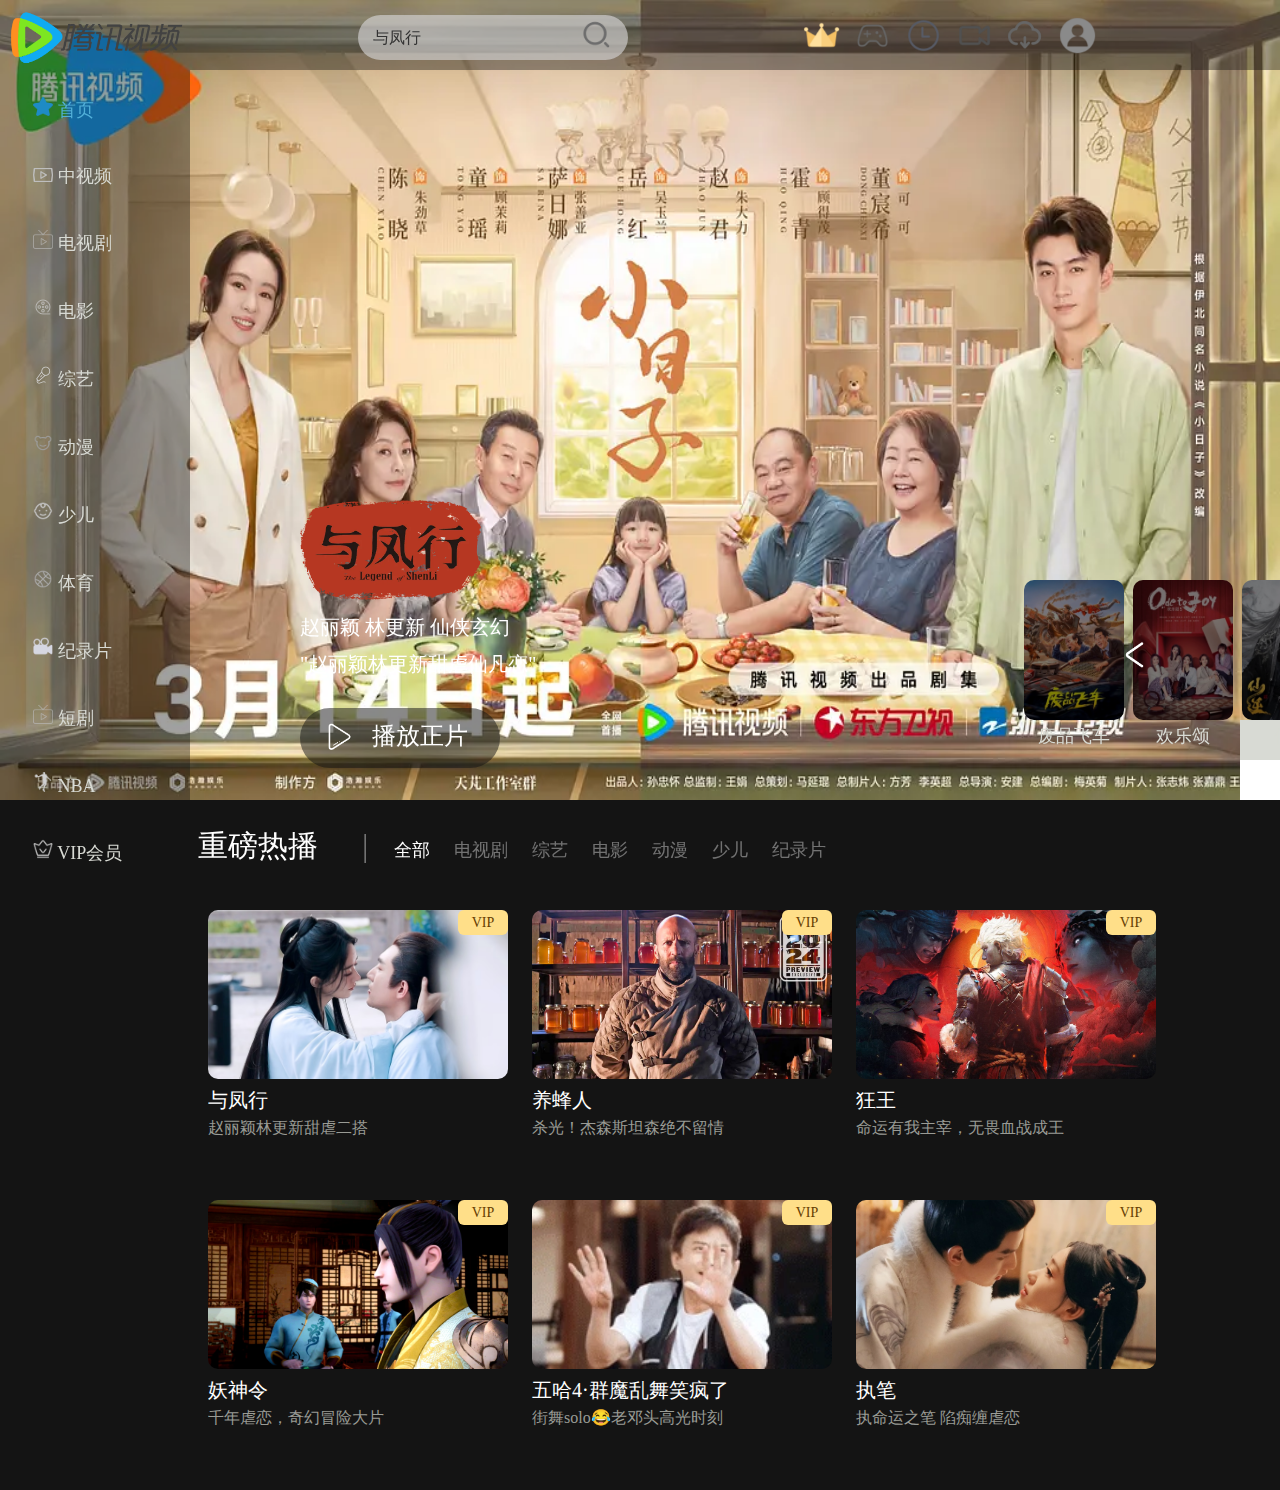
==== index.html @ 3d711442 "4.5 18:00" ====
<!DOCTYPE html>
<html lang="en">
<head>
    <meta charset="UTF-8">
    <meta name="viewport" content="width=device-width, initial-scale=1.0">
    <title>第一轮考核任务</title>
    <style>
        * {
            border: 0;
            padding: 0;
        }
    </style>
    <script src="javascript/funtional.js"></script>
    <link rel="stylesheet" href="css/style.css">
</head>
<body>
    <!-- 快速导航图标 -->      
                <div class="bgi">
                    <a href="yufengxing.html">   
                        <video src="video/yufengxing.mp4" 
                        autoplay="true"
                         muted="true" 
                         loop="true"
                          poster="image/bgi.png" 
                          playsinline="true" 
                          disablepictureinpicture="ture" 
                          id="index-video"
                          ></video>
                    </a>
                    <div class="video-tab">
                        <span class="video-icon">
                            <img src="image/yufengxing-icon.png" alt="." height="100px">
                            <div class="video-text">
                                赵丽颖 林更新 仙侠玄幻
                            </div>
                            <div class="video-text">
                                "赵丽颖林更新甜虐仙凡恋"
                            </div>
                            <a href="#">
                                <div class="video-click-btn">
                                    播放正片
                                </div>
                            </a>
                        </span>
                
                         <div class="img-banner-container">
                            <div class="img-box" id="img-feipingfeiche">
                                <a href="other.html" target="_blank"  class="poster">
                                    <img src="image/feipingfeiche-hover.png" alt="." style="width: 100px; border-radius: 10px;">
                                    <div class="img-text">废品飞车</div>
                                </a>
                            </div>     
                            <div class="img-box" id="img-huanlesong">
                                    <a href="other.html" target="_blank"  class="poster" >
                                        <img src="image/huanlesong-hover.png" alt="." style="width: 100px; border-radius: 10px;" >
                                    <div class="img-text">欢乐颂</div>
                                </a>
                            </div> 
                            <div class="img-box" id="img-xianni">
                                    <a href="other.html" target="_blank"  class="poster">
                                        <img src="image/xianni-hover.png" alt="." style="width: 100px; border-radius: 10px;">
                                    <div class="img-text">仙逆</div>
                                </a>
                            </div>
                            <div class="img-box" id="img-xiaorizi">
                                    <a href="other.html" target="_blank"  class="poster">
                                        <img src="image/xiaorizi-hover.png" alt="." style="width: 100px; border-radius: 10px;">
                                    <div class="img-text">小日子</div>
                                </a>
                            </div>
                            <div class="img-box" id="img-yufengxing">
                                    <a href="yufengxing.html" target="_blank"  class="poster">
                                        <img src="image/yufengxing-hover.png" alt="." style="width: 100px; border-radius: 10px;">
                                    <div class="img-text">与风行</div>
                                </a>
                            </div>   
                         </div>
                         <div class="banner-buttom" id="banner-left"><img src="icon/left-white.png" alt="1" ></div>
                         <div class="banner-buttom" id="banner-right"><img src="icon/right-white.png" alt="1" ></div>
                    </div>
                </div>

        <div class="index-content">
            <div class="first-line">
                <span class="content-head-text">重磅热播
                </span>
                <span class="content-text">
                    |
                </span>
                <span class="content-tab">
                        <a href="#" class="content-text" style="color: rgb(255,255,255)">全部     
                       </a>
                </span>
                <span class="content-tab">
                
                   <a href="#" class="content-text">电视剧
                </a>
            </span>
            <span class="content-tab">
               <a href="#" class="content-text">综艺
                </a>
            </span>
             <span class="content-tab">
                <a href="#" class="content-text">电影
                </a>
            </span>
            <span class="content-tab">
                 <a href="#" class="content-text">动漫
                </a>
            </span>
            <span class="content-tab">
                <a href="#" class="content-text">少儿
                </a>
            </span>
             <span class="content-tab">
                <a href="#" class="content-text">纪录片
                </a>
            </span>  
            </div>
            <div class="fir-image">
                <span class="popular">
                    <a href="yufengxing.html">
                    <img src="image/1-1.jpeg" alt="" class="popular-poster">
                    <div class="poster-name">与凤行</div>
                    <div class="poster-description">赵丽颖林更新甜虐二搭</div>
                    </a>
                    <div class="corner-vip-icon">VIP</div>
                    <a href="#">
                        <div class="sub-btn">
                            <img src="icon/column.png" alt="subscribe-buttom" id="subscribe-img"> 
                            <span class="sub-text">
                                追
                            </span>
                        </div>
                    </a>
                </span>
            <span class="popular">
                <a href="other.html" target="_blank">
                    <img src="image/1-2.jpeg" alt="" class="popular-poster">
                    <div class="poster-name">养蜂人</div>
                    <div class="poster-description">杀光！杰森斯坦森绝不留情</div>
                </a>
                <div class="corner-vip-icon">VIP</div>
                    <a href="#">
                        <div class="sub-btn">
                            <img src="icon/column.png" alt="subscribe-buttom" id="subscribe-img"> 
                            <span class="sub-text">
                                追
                            </span>
                        </div>
                    </a>
            </span>
            <span class="popular">
                <a href="other.html" target="_blank">
                    <img src="image/1-3.jpeg" alt="" class="popular-poster">
                    <div class="poster-name">狂王</div>
                    <div class="poster-description">命运有我主宰，无畏血战成王</div>
                </a>
                <div class="corner-vip-icon">VIP</div>
                    <a href="#">
                        <div class="sub-btn">
                            <img src="icon/column.png" alt="subscribe-buttom" id="subscribe-img"> 
                            <span class="sub-text">
                                追
                            </span>
                        </div>
                    </a>
            </span>
            <span class="popular">
                <a href="other.html" target="_blank">
                    <img src="image/1-4.jpeg" alt="" class="popular-poster">
                    <div class="poster-name">谜案寻凶</div>
                    <div class="poster-description">谜案丛生，揭面追凶</div>
                </a>
                <div class="corner-vip-icon">VIP</div>
                    <a href="#">
                        <div class="sub-btn">
                            <img src="icon/column.png" alt="subscribe-buttom" id="subscribe-img"> 
                            <span class="sub-text">
                                追
                            </span>
                        </div>
                    </a>
            </span>
            <span class="popular">
                <a href="other.html" target="_blank">
                    <img src="image/1-5.jpeg" alt="" class="popular-poster">
                    <div class="poster-name">倾爱</div>
                    <div class="poster-description">黑莲花嫁豪门开启禁忌之恋</div>
                </a>
                <div class="corner-vip-icon">VIP</div>
                    <a href="#">
                        <div class="sub-btn">
                            <img src="icon/column.png" alt="subscribe-buttom" id="subscribe-img"> 
                            <span class="sub-text">
                                追
                            </span>
                        </div>
                    </a>
            </span>
            <span class="popular">
                <a href="other.html" target="_blank">
                    <img src="image/1-6.jpeg" alt="" class="popular-poster">
                    <div class="poster-name">追缉</div>
                    <div class="poster-description">张浚源阮经天上演猫鼠游戏</div>
                </a>
                <div class="corner-vip-icon">VIP</div>
                    <a href="#">
                        <div class="sub-btn">
                            <img src="icon/column.png" alt="subscribe-buttom" id="subscribe-img"> 
                            <span class="sub-text">
                                追
                            </span>
                        </div>
                    </a>
            </span>
        </div>
    
            <div class="sec-image">
                <span class="popular">
                <a href="other.html" target="_blank">
                    <img src="image/2-1.jpeg" alt="" class="popular-poster">
                    <div class="poster-name">妖神令</div>
                    <div class="poster-description">千年虐恋，奇幻冒险大片</div>
                </a>
                <div class="corner-vip-icon">VIP</div>
                    <a href="#">
                        <div class="sub-btn">
                            <img src="icon/column.png" alt="subscribe-buttom" id="subscribe-img"> 
                            <span class="sub-text">
                                追
                            </span>
                        </div>
                    </a>
            </span>
          <span class="popular">
                <a href="other.html" target="_blank">
                    <img src="image/2-2.jpeg" alt="" class="popular-poster">
                    <div class="poster-name">五哈4·群魔乱舞笑疯了</div>
                    <div class="poster-description">街舞solo😂老邓头高光时刻</div>
                </a>
                <div class="corner-vip-icon">VIP</div>
                    <a href="#">
                        <div class="sub-btn">
                            <img src="icon/column.png" alt="subscribe-buttom" id="subscribe-img">
                            <span class="sub-text">
                                追
                            </span>
                        </div>
                    </a>
            </span>
                <span class="popular">
                <a href="other.html" target="_blank">
                    <img src="image/2-3.jpeg" alt="" class="popular-poster">
                    <div class="poster-name">执笔</div>
                    <div class="poster-description">执命运之笔 陷痴缠虐恋</div>
                </a>
                <div class="corner-vip-icon">VIP</div>
                    <a href="#">
                        <div class="sub-btn">
                            <img src="icon/column.png" alt="subscribe-buttom" id="subscribe-img"> 
                            <span class="sub-text">
                                追
                            </span>
                        </div>
                    </a>
            </span>
                <span class="popular">
                <a href="other.html" target="_blank">
                    <img src="image/2-4.jpeg" alt="" class="popular-poster">
                    <div class="poster-name">谢谢你温暖我</div>
                    <div class="poster-description">林一李兰迪相爱救赎</div>
                </a>
                <div class="corner-vip-icon">VIP</div>
                    <a href="#">
                        <div class="sub-btn">
                            <img src="icon/column.png" alt="subscribe-buttom" id="subscribe-img">
                            <span class="sub-text">
                                追
                            </span>
                        </div>
                    </a>
            </span>
            <span class="popular">
                <a href="other.html" target="_blank">
                    <img src="image/2-5.jpeg" alt="" class="popular-poster">
                    <div class="poster-name">半熟恋人 第3季</div>
                    <div class="poster-description">轻熟男女奔赴海岛寻爱</div>
                </a>
                <div class="corner-vip-icon">VIP</div>
                    <a href="#">
                        <div class="sub-btn">
                            <img src="icon/column.png" alt="subscribe-buttom" id="subscribe-img"> 
                            <span class="sub-text">
                                追
                            </span>
                        </div>
                    </a>
            </span>
            <span class="popular">
                <a href="other.html" target="_blank">
                    <img src="image/2-6.jpeg" alt="" class="popular-poster">
                    <div class="poster-name">川流</div>
                    <div class="poster-description">血性青年抗战传奇</div>
                </a>
                <div class="corner-vip-icon">VIP</div>
                    <a href="#">
                        <div class="sub-btn">
                            <img src="icon/column.png" alt="subscribe-buttom" id="subscribe-img"> 
                            <span class="sub-text">
                                追
                            </span>
                        </div>
                    </a>
            </span>
        </div> 
        
        <div class="side-block"></div>


    <div class="top-block"></div>
            
     </div>
         </div>
               
             
     <ul class="sidenav" style="list-style-type: none; padding-top: 0px; padding-left: 25px;" align=left>
        <li>
        <a href="index.html" class="sidenav-text">     
                <div style="color:#51afd8"> <img src="icon/home.png" alt="" class="left-icon"> 首页 
                </div>
        </a>
               
        </li>
        <li>
            <a href="index.html" class="sidenav-text">
                <div>
                    <img src="icon/chinesevideo.png" alt="" class="left-icon"> 中视频
                </div>
            </a>
        </li>
        <li>
            <a href="index.html" class="sidenav-text">
                <div>
                    <img src="icon/shortmovie-icon.png" alt="" class="left-icon"> 电视剧
                </div>
            </a>
        </li>
        <li>
            <a href="index.html" class="sidenav-text">
                <div>
                    <img src="icon/movie.png" alt="" class="left-icon"> 电影
                </div>
            </a>   
        </li>
        <li>
            <a href="index.html" class="sidenav-text">
                <div>
                    <img src="icon/zongyi.png" alt="" class="left-icon"> 综艺
                </div>
            </a>   
            
        </li>
        <li>
            <a href="index.html" class="sidenav-text">
                <div>
                    <img src="icon/animation.png" alt="" class="left-icon"> 动漫
                </div>
            </a>   
           
        </li>
        <li>
            <a href="index.html" class="sidenav-text">
                <div>
                    <img src="icon/children-icon.png" alt="" class="left-icon"> 少儿
                </div>
            </a>   
        </li>
        <li>
            <a href="index.html" class="sidenav-text">
                <div> 
                    <img src="icon/basketball-icon.png" alt="" class="left-icon"> 体育
                </div>
            </a>   
        </li>
        <li>
            <a href="index.html" class="sidenav-text">
                <div>
                    <img src="icon/documentary-icon.png" alt="" class="left-icon"> 纪录片
                </div>
            </a>           
        </li>
        <li>
            <a href="index.html" class="sidenav-text">
                <div>
                    <img src="icon/shortmovie-icon.png" alt="" class="left-icon"> 短剧
                </div>
            </a>   
        </li>
        <li>
            <a href="index.html" class="sidenav-text">
                <div>
                    <img src="icon/nba-icon.png" alt="" class="left-icon"> NBA
                </div>
            </a>   
        </li>
        <li>
            <a href="index.html" class="sidenav-text">
                <div>
                    <img src="icon/vip-icon.png" alt="" class="left-icon"> VIP会员
                </div>
            </a>   
        </li>

     <hr>
        <li class="sidenav-list" >腾讯视频隐私保护指引</li>
        <li class="sidenav-list" >腾讯视频用户服务协议</li>
        <li class="sidenav-list" >腾讯视频第三方信息共享清单</li>
        <li class="sidenav-list" >腾讯视频已收集个人信息清单</li>
        <li class="sidenav-list" >腾讯儿童隐私保护声明</li>
        <li class="sidenav-list" >腾讯视频系列会员服务协议</li>
    <hr>
       <li class="sidenav-list" >粤网文[2023]2882-203号 </li>
        <li class="sidenav-list" >网络视听许可证1904073号</li>
        <li class="sidenav-list" >粤公网安备 44030002000001号</li>
        <li class="sidenav-list" >增值电信业务经营许可证：粤B2-20090059</li>
        <li class="sidenav-list" >关于腾讯 |  </li>
        <li class="sidenav-list"> About Tencent 服务条款 |</li>
        <li class="sidenav-list">广告设置 | 腾讯招聘 客服中心 | 网站导航</li>
        <li class="sidenav-list" >Copyright © 1998 - 2024 Tencent. All Rights Reserved.</li>
        <li class="sidenav-list" >腾讯公司 版权所有</li>
    </ul>     
        <div class="top-nav" id="top-logo">
              <a href="index.html">
                <img src="icon/txvideo.png" alt="tecent-logo" class="logo">
            </a>  
        </div>
        <div id="vip-link">
            <a href="#" target="_blank">
                <img src="icon/vip-color-icon.png" alt="会员中心" class="quick-link">
            </a>
        </div>
        <div class="drop-list" id="vip-drop-box">
            <div id="vip-drop-content-1">扫码优惠开通会员</div>
            <div id="vip-drop-content-2"></div>
            <div id="vip-drop-content-3">开通VIP会员<img src="image/qrcode.png" alt="2" id="vip-qrcode"></div>
            <div id="vip-drop-content-4">
                <img src="image/vip-1080p.png" alt="1" class="vip-pvg">
                1080P
            </div>
            <div id="vip-drop-content-4">
                <img src="image/vip-first.png" alt="1" class="vip-pvg">
                内容抢先看
            </div>        
            <div id="vip-drop-content-4">
                <img src="image/vip-view.png" alt="1" class="vip-pvg">  
                臻彩视听            
            </div>
            <div id="vip-drop-content-4">
                <img src="image/vip-privlige.png" alt="1" class="vip-pvg">
                缓存特权
            </div>
            <a href="#">
                <div id="vip-drop-content-5">立即开通</div>
            </a>
            
        </div>

        <div id="game-link">
            <a href="#" target="_blank">
                <img src="icon/game-icon.png" alt="游戏" class="quick-link">
            </a>
        </div>
        <div class="drop-list" id="game-drop-box">
            <div class="drop-line" id="game-drop-content"></div>
            <div class="drop-line" id="game-drop-content"></div>
        </div>
        <div id="create-link">
            <a href="#" target="_blank">
                <img src="icon/working-icon.png" alt="创作中心" class="quick-link">
            </a>
        </div>
        <div  id="download-link">
            <a href="#" target="_blank">
                <img src="icon/download-icon2.png" alt="下载" class="quick-link">
            </a>
        </div>
        <div  id="history-link">
            <a href="#" target="_blank">
                <img src="icon/history-icon.png" alt="观看历史" class="quick-link">
            </a>
        </div>
        <div  id="touxiang-link">
            <a href="#" target="_blank">
                <img src="icon/touxiang.png" alt="头像" class="quick-link">
            </a>
        </div>      
  
        <div class="top-block" id="input-background">
            <input type="text" placeholder="与凤行" id="index-input">
            <button type="button">
                <span>
                    <img src="icon/search-icon.png" alt="1" class="search-icon">
                </span>
            </button>
        </div>  
        
        <div class="side-funtion1"> 
            <div class="side-funtion2"></div>
        </div>
       

</body>
</html>
---- css/style.css ----
/* html {
            background-color: rgb(20,20,20);
        } */
 .side-block {
     display: block;
     position: fixed;
     left: 0;
     top: 0;
     width: 190px;
     height: 100%;
     background-color: rgb(20, 20, 20, 0.4);
 }

 .top-block {
     left: 190px;
     top: 0;
     height: 70px;
     background-color: rgb(20, 20, 20, 0.4);
 }

 #top-logo {
     top: 10px;
 }

 body {
     background-color: rgb(20, 20, 20);
     /* background-image: url(/web-site/video/yufengxing.m3u8); */
     /* background-position: center top; */
     /* background-attachment: fixed; */
     background-repeat: no-repeat;
     background-size: 1442px;
 }

 .logo {
     width: 180px;
 }

 .quick-link {
     width: 35px;
     margin: 3px 10px 3px;
 }

 .content-head-text {
     display: inline-block;
     position: relative;
     font-size: 30px;
     font-weight: 500;
     line-height: 60px;
     color: white;
     height: 60px;
     /* background-color: #ead2c7; */
 }

 span.content-text {
     display: inline-block;
     position: relative;
     width: 8px;
     height: 10px;
     color: rgb(255, 255, 255, .4);
     line-height: 2px;
     font-size: 32px;
     font-weight: 100;
     padding-left: 40px;
 }

 a.content-text {
     display: inline-block;
     position: relative;
     color: rgb(255, 255, 255, .4);
     line-height: 20px;
     height: 20px;
     font-size: 18px;
     text-decoration: none;
     margin-left: 20px;
     margin-top: 40px;
 }

 .first-line {
     height: 90px;
     position: relative;
     top: min(70.5vw, 680px);
     overflow: hidden;
     left: 200px;
     z-index: 2;
 }

 a[class*="content"]:hover {
     color: #ead2c7;
 }

 a[class*="nav"]:hover {
     color: #fff;
 }

 li[class*="nav"]:hover {
     color: #fff;
 }

 /* ul {
            list-style-type: none;
        } */
 .sidenav {
     display: block;
     top: 60px;
     width: 150px;
     /*侧边导航栏宽度 固定*/
     height: 90%;
     /*从主站模仿*/
     position: fixed;
     direction: rtl;
     overflow-y: scroll;
     /* overscroll-behavior: none; */
     scrollbar-width: thin;
     scrollbar-color: rgb(255, 255, 255, .4) transparent;
 }

 /* 模仿主站 */
 .sidenav::-webkit-scrollbar {
     background-color: #F5F5F5;
 }

 .left-icon {
     width: 20px;
     line-height: 22px;
 }

 .sidenav-text {
     direction: ltr;
     color: #d8dad4;
     font-size: 18px;
     /* align: center; */
     /* padding: 10px; */
     margin-left: 15px;
     padding: 10px;
     text-decoration: none;

 }

 .sidenav-list {
     direction: ltr;
     color: #d8dad4;
     font-size: 9px;
     line-height: 19px;
     margin-left: -12px;
     cursor: pointer;
     /* width: 100px; */
 }

 hr {
     background-color: white;
     position: relative;
     color: white;
     padding-left: 0px;
     width: 130px;
     height: 1px;
     opacity: .4;
     left: -20px;
     /* text-align: center; */
 }

 div[class*="top"] {
     display: flex;
     position: fixed;
     width: 100%;
 }

 #vip-link {
     position: fixed;
     /* width: 30px; */
     top: 15px;
     left: min(1300px, 62%);
     z-index: 2;
 }

 #game-link {
     position: fixed;
     /* width: 30px; */
     top: 15px;
     left: min(1350px, 66%);
 }

 #history-link {
     position: fixed;
     width: 30px;
     top: 15px;
     left: min(1400px, 70%);
 }

 #create-link {
     position: fixed;
     /* width: 30px; */
     top: 15px;
     left: min(1450px, 74%);
 }

 #download-link {
     position: fixed;
     /* width: 30px; */
     top: 18px;
     left: min(1500px, 78%);
 }

 #touxiang-link {
     position: fixed;
     top: 15px;
     left: min(1550px, 82%);
 }

 .img-box {
     display: inline-block;
     /* float: left; */
     position: relative;
     margin-right: 5px;
     overflow: hidden;
 }

 .img-banner-container {
     display: inline-block;
     position: relative;
     width: 450px;
     height: 170px;
     left: 80%;
     top: 530px;
     overflow: hidden;
 }

 #img-feipingfeiche:hover {
     .poster>img {
         content: url(../image/feipingfeiche.png);
     }

     .img-text {
         color: white;
     }
 }

 #img-huanlesong:hover {
     .poster>img {
         content: url(../image/huanlesong.png);
     }

     .img-text {
         color: white;
     }
 }

 #img-xianni:hover {
     .poster>img {
         content: url(../image/xianni.png);
     }

     .img-text {
         color: white;
     }
 }

 #img-yufengxing:hover {
     .poster>img {
         content: url(../image/yufengxing.png);
     }

     .img-text {
         color: white;
     }
 }

 #img-xiaorizi:hover {
     .poster>img {
         content: url(../image/xiaorizi.png);
     }

     .img-text {
         color: white;
     }
 }

 .img-text {
     font-size: 18px;
     color: #d8dad3;
     text-align: center;
     /* text-decoration: none; */
 }

 .poster {
     text-decoration: none;
 }

 /* .img-text:hover {
     color: white;
 } */

 .bgi {
    display: inline-block;
     position: absolute;
     top: 0;
     left: 0;
     width: 100%;
     height: 1000px;
 }

 #index-video {
     object-fit: fill;
     width: 100%;
     height: 1000px;
 }

 .video-icon {
     position: absolute;
     /* width: 50px; */
     top: 450px;
     left: 300px;
 }

 .video-click-btn {
     display: inline-block;
     position: relative;
     color: white;
     font-size: 24px;
     width: 200px;
     height: 60px;
     border-radius: 30px;
     line-height: 56px;
     /* margin-left: 0px; */
     text-indent: 3em;
     top: 30px;
     background-image: url(../icon/start-icon.png);
     background-position: 25px center;
     background-repeat: no-repeat;
     background-size: 30px;
     background-color: rgba(20, 20, 20, 0.5);
 }

 .video-text {
     font-size: 20px;
     color: white;
     margin-top: 10px;
 }

 .fir-image {
     /* display: inline-block; */
     width: 2000px;
     height: 290px;
     position: relative;
     top: min(74vw, 695px);
     overflow: hidden;
     left: 200px;
 }

 .sec-image {
     width: 2000px;
     height: 290px;
     position: relative;
     top: min(74vw, 695px);
     overflow: hidden;
     left: 200px;
 }

 .popular-poster {
     width: 300px;
     /* margin-right: 20px; */
     border-radius: 10px;
 }

 .popular {
     display: inline-block;
     position: relative;
     margin-right: 20px;
 }

 .popular:hover {
     /* margin-right: 20px; */
     width: 300px;
     height: 280px;
     background-color: rgb(68, 68, 68);
     border-radius: 15px;

     .popular-poster {
         border-bottom-right-radius: 0px;
         border-bottom-left-radius: 0px;
     }
     .poster-name {
        margin-left: 10px;
     }
     .poster-description {
        margin-left: 10px;
     }

     .sub-btn {
        display: inline-block;
     }
 }

 .popular>a {
     text-decoration: none;
 }

 .poster-name {
     color: white;
     font-size: 20px;
     /* margin:  10px 8px 8px; */
     /* padding: 4px; */
     line-height: 35px;
 }

 .poster-description {
     font-size: 16px;
     color: #999b95;
     /* margin: 12px; */
 }

.sub-btn {
    display: none;
    position: absolute;
    background-color: rgba(210, 208, 208, 0.663);
    width: 70px;
    height: 35px;
    font-size: 20px;
    border-radius: 35px;
    top: 182px;
    left: 215px;
    color: white;
}

.sub-text {
    /* span.sub-text 调整文字位置 */
    position: relative;
    display: inline-block;
    top: -3px;
    left: 3px;
}

#subscribe-img {
    width: 28px;
    position: relative;
    top: 3px;
    left: 8px;
    margin-right: 2px;
}

 .side-funtion1 {
     display: inline;
     position: fixed;
     right: 0;
     top: 80%;
     width: 40px;
     height: 40px;
     background-color: #d8dad4;
 }

 .side-funtion2 {
     display: inline-block;
     position: relative;
     top: 100%;
     width: 40px;
     height: 40px;
     background-color: white;
 }

 input {
     display: inline-block;
     position: relative;
     text-align: start;
     /* appearance: auto; */
     /* position: fixed; */
     margin-left: 15px;
     margin-top: 8px;
     /* top: -12px; */
     width: 200px;
     /* color: #d8dad3; */
     font-size: 16px;
     /* width: 100%; */
     height: 30px;
     background-color: rgba(210, 208, 208, 0);
     /* border-radius: 35px; */
     border-width: 0;
     outline: 0;
 }

 #index-input::placeholder {
     font-size: 16px;
     color: #333;
 }

 #index-input:focus::placeholder {
     color: rgba(210, 208, 208, 0);
 }

 #index-input {
     top: -12px;
 }

 input:hover {
     color: #d8dad3;

     button>img {
         content: url(image/game-icon.png);
     }
 }

 /* input:focus {
     initial-value: none;
     border: 0;
 } */

 #input-background {
     display: inline-block;
     left: min(800px, 28%);
     top: 15px;
     width: 270px;
     height: 45px;
     background-color: rgba(210, 208, 208, 0.663);
     /* background-image: url(image/search-icon.png); */
     border-radius: 35px;
 }

 button {
     /* display: inline-block; */
     /* position: relative; */
     width: 40px;
     /* top: -36px; */
     /* left: 220px; */
     cursor: pointer;
     background-color: transparent;
 }

 .search-icon {
     display: inline-block;
     position: relative;
     /* right: -20px; */
     width: 40px;
 }

 .drop-list {
     /* top: -1900px; */
     position: fixed;
 }

 #vip-drop-box {
     /* display: block; */
     display: none;
     left: min(1100px, 55%);
     width: 360px;
     height: 440px;
     top: 60px;
     background-color: rgb(10, 10, 10);
     border-radius: 20px;
     box-shadow: 0px 8px 16px 0px rgba(20, 20, 20, 0.5);
     /* box-shadow: #d8dad3; */
 }

 #vip-drop-content-1 {
     display: inline-block;
     position: relative;
     color: #e2b359;
     /* 大麦浪配色 */
     font-size: 16px;
     font-weight: 600;
     text-align: center;
     width: 100%;
     margin-top: 15px;
     /* display: inline-block; */
 }

 #vip-drop-content-2 {
     display: inline-block;
     position: relative;
     /* top: px; */
     margin-left: 5%;
     width: 90%;
     /* height: 10px; */
     /* color: #e2b359; */
     /* font-size: 16px; */
     /* font-weight: 600; */
     /* text-align: center; */
     border-top: 2px solid rgba(210, 208, 208, 0.2);
 }

 #vip-drop-content-3 {
     display: inline-block;
     position: relative;
     color: #e2b359;
     padding-top: 108px;
     font-size: 24px;
     font-weight: 800;
     text-indent: 44px;
     background-image: url(../image/vip-box-image.png);
     background-repeat: no-repeat;
     background-position: center 0px;
     width: 100%;
     height: 160px;
     background-size: 380px;
 }

 #vip-drop-content-4 {
     display: inline-block;
     position: relative;
     width: 60px;
     font-size: 12px;
     text-align: center;
     top: -38px;
     margin-left: 20px;
     color: #f3f389;
 }

 #vip-drop-content-5 {
     display: inline-block;
     position: relative;
     width: 90%;
     height: 40px;
     font-size: 16px;
     text-align: center;
     top: -25px;
     line-height: 40px;
     font-weight: 700;
     margin-left: 5%;
     background: linear-gradient(to right, #f3f389, #e4a93c);
     color: #91733b;
     border-radius: 20px;
 }

 .vip-pvg {
     width: 60px;
 }

 #vip-qrcode {
     width: 88px;
     position: absolute;
     left: 223px;
     top: 62px;
 }


 .vip-list {
     display: block;
     position: relative;
 }

 #vip-link:hover+#vip-drop-box {
     display: block;
 }

 #vip-drop-box:hover {
     display: block;
 }

 .banner-buttom {
     display: inline-block;
     position: relative;
     top: 450px;
     left: 1000px;
 }

 .banner-buttom>img {
     width: 30px;
     cursor: pointer;
 }

 #banner-left {
    position: relative;
    left: 52%;
 }

 #banner-right {
     left: 78%;
 }

.corner-vip-icon {
    color: rgb(102,61,0);
    background-color: rgb(255,223,137);
    position: absolute;
    display: inline-block;
    top: 0;
    right: 0;
    border-radius: 6px;
    width: 50px;
    height: 25px;
    font-size: 14px;
    text-align: center;
    line-height: 25px;
    /* z-index: ; */
}

.video-tab {
    display: inline-block;
    position: absolute;
    width: 100%;
    height: 1000px;
    top: 250px;
    left: -200px;
    z-index: 2;
}

.index-content {
    display: inline-block;
    position: absolute;
    top: 200px;
}

@media screen and (min-width: 2000px){
    .bgi {
        left: 50%;
        margin-left: -900px;
        width: 1800px;
        /* height: 980px; */
    }
    .index-content {
        left: 50%;
        margin-left: -1100px;
        top: 350px;
    }
    #input-background {
        width: 300px;
    }
    .search-icon {
        right: -30px;
    }
}

@media screen and (max-width: 2000px){
    .video-tab {
        top: 250px;
        left: 0px;
    }
    .fir-image {
        top: 850px;
    }
    .sec-image {
        top: 850px;
    }
    .first-line {
        top: 830px;
    }
}

@media screen and (max-width: 1800px){
    .video-tab {
        top: 250px;
        left: 0px;
    }
    .fir-image {
        top: 820px;
        width: 1280px;
        height: 290px;
        overflow: hidden;
        white-space: nowrap;
    }
    .sec-image {
        top: 820px;
        width: 1280px;
        height: 290px;
        overflow: hidden;
        white-space: nowrap;
    }
    .first-line {
        top: 800px;
    }
}

@media screen and (max-width: 1450px) {
    .video-tab {
        /* top: -180px; */
        left: 0px;
    }
    #index-video {
        height: 800px;
    }
}

@media screen and (max-width: 1450px) {
    .video-tab {
        top: 50px;
        left: 0px;
    }
    .fir-image {
        top: 620px;
        width: 1280px;
        height: 290px;
        overflow: hidden;
        white-space: nowrap;
    }
    .sec-image {
        top: 620px;
        width: 1280px;
        height: 290px;
        overflow: hidden;
        white-space: nowrap;
    }
    .first-line {
        top: 600px;
    }
}

@media screen and (max-width: 1300px) {
    .video-tab {
        top: 50px;
        left: 0px;
    }
    .fir-image {
        top: 620px;
        width: 950px;
        height: 290px;
        overflow: hidden;
        white-space: nowrap;
    }
    .sec-image {
        top: 620px;
        width: 950px;
        height: 290px;
        overflow: hidden;
        white-space: nowrap;
    }
    .first-line {
        top: 600px;
        margin-left: -10px;
    }
}

/* @media screen and (max-width: 1000px) {
    .video-tab {
        top: -260px;
        left: 0px;
    }
    .fir-image {
        top: 320px;
        width: 1280px;
        height: 290px;
        overflow: hidden;
        white-space: nowrap;
    }
    .sec-image {
        top: 320px;
        width: 1280px;
        height: 290px;
        overflow: hidden;
        white-space: nowrap;
    }
    .first-line {
        top: 300px;
    }
} */
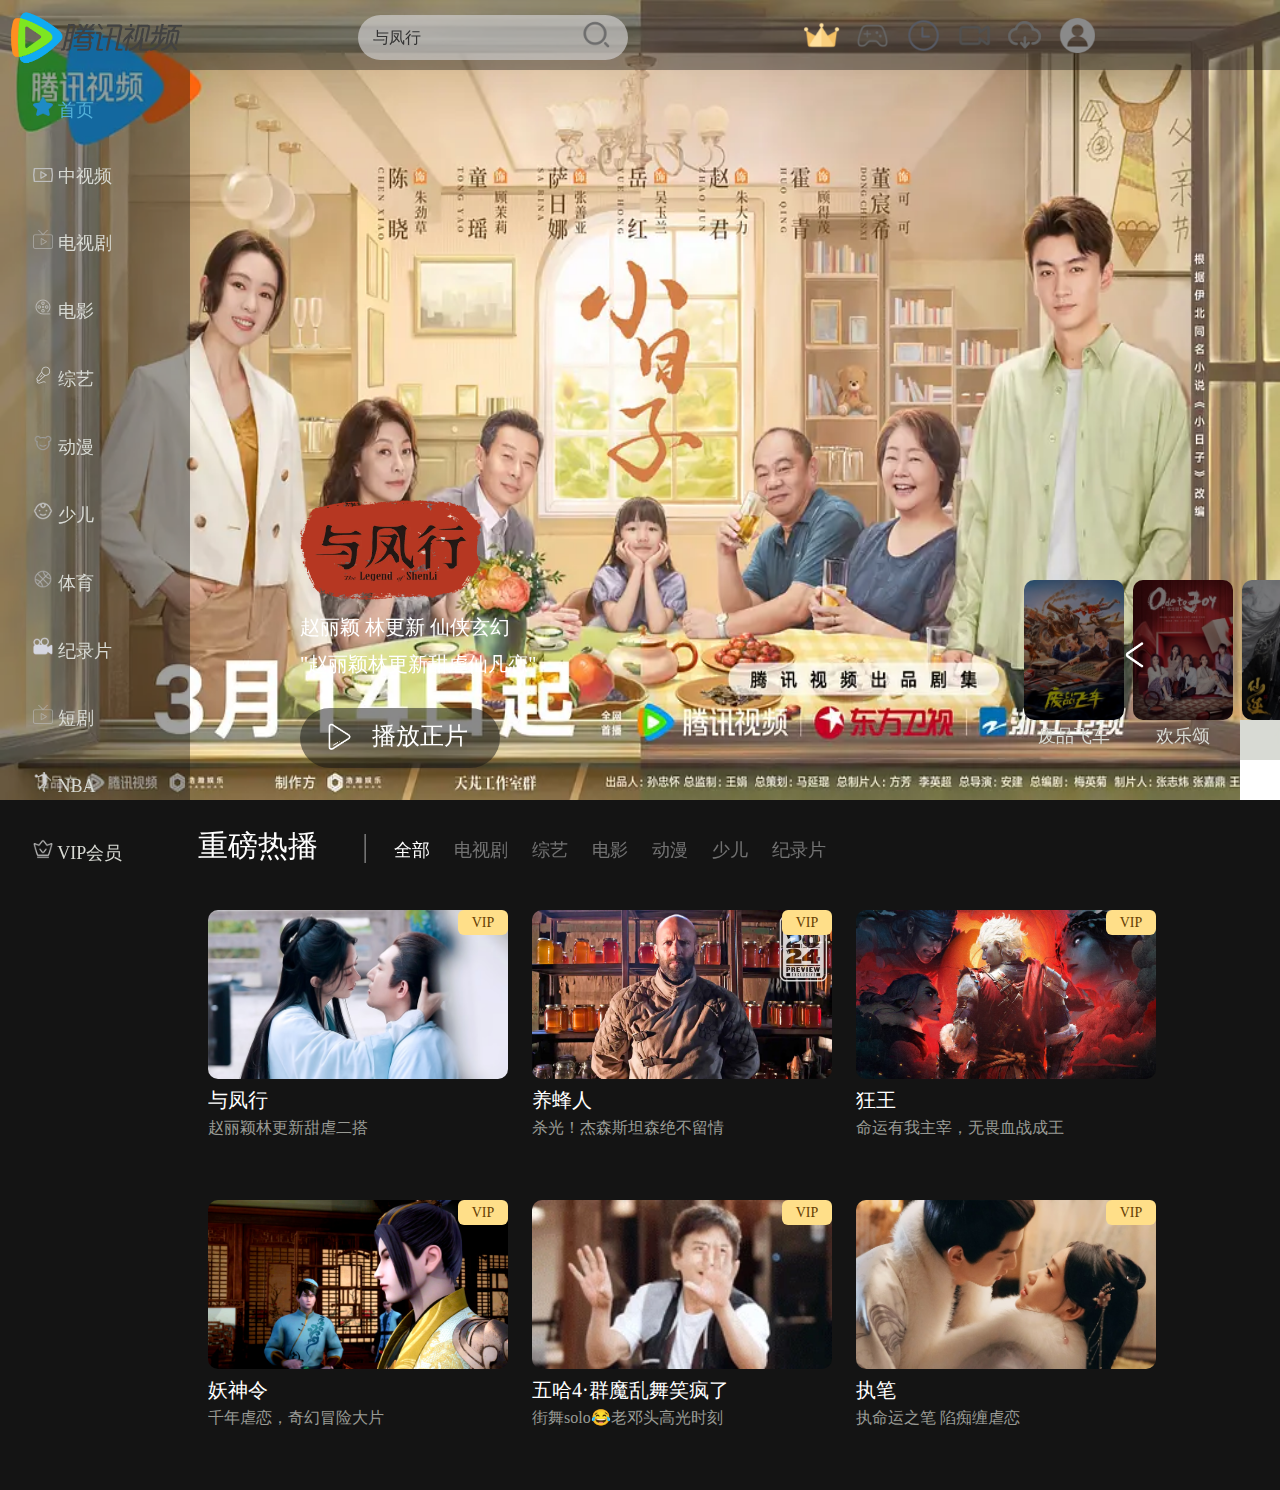
==== commit 62db148a: "4.10 0:03" ====
--- a/index.html
+++ b/index.html
@@ -16,7 +16,7 @@
 <body>
     <!-- 快速导航图标 -->      
                 <div class="bgi">
-                    <a href="yufengxing.html">   
+                    <a href="yufengxing.html" class="index-video-a">   
                         <video src="video/yufengxing.mp4" 
                         autoplay="true"
                          muted="true" 
@@ -460,10 +460,9 @@
                 <img src="image/vip-privlige.png" alt="1" class="vip-pvg">
                 缓存特权
             </div>
-            <a href="#">
+            
                 <div id="vip-drop-content-5">立即开通</div>
-            </a>
-            
+                 
         </div>
 
         <div id="game-link">
@@ -490,11 +489,46 @@
                 <img src="icon/history-icon.png" alt="观看历史" class="quick-link">
             </a>
         </div>
-        <div  id="touxiang-link">
-            <a href="#" target="_blank">
-                <img src="icon/touxiang.png" alt="头像" class="quick-link">
-            </a>
-        </div>      
+        <div class="link-box">
+            <img src="icon/touxiang.png" alt="头像" class="quick-link"  id="touxiang-link">
+            <div class="drop-list" id="avatar-drop-box" ">
+                <div class="drop-line" id="avatar-drop-content-1">登陆之后可以</div>
+                <div class="drop-line" id="avatar-drop-content-2">
+                    <span class="img-drop-box">
+                        <img src="#" alt="">
+                    </span>
+                    <span class="content-drop-box">
+                        同步多端观看记录
+                    </span>
+                    </div>
+                <div class="drop-line" id="avatar-drop-content-2">
+                    <span class="img-drop-box">
+                        <img src="#" alt="">
+                    </span>
+                    <span class="content-drop-box">
+                        参与互动讨论
+                    </span>
+                    </div>
+                <div class="drop-line" id="avatar-drop-content-2">
+                    <span class="img-drop-box">
+                        <img src="#" alt="">
+                    </span>
+                    <span class="content-drop-box">
+                        观看更个性化内容
+                    </span>
+                    </div>
+                <div class="drop-line" id="avatar-drop-content-2">
+                    <span class="img-drop-box">
+                        <img src="#" alt="">
+                    </span>
+                    <span class="content-drop-box">
+                        领取专属游戏礼包
+                    </span>
+                </div>
+                <div class="login-in-btn">立即登录</div>
+            </div>      
+        </div>
+        
   
         <div class="top-block" id="input-background">
             <input type="text" placeholder="与凤行" id="index-input">
@@ -509,6 +543,74 @@
             <div class="side-funtion2"></div>
         </div>
        
+        <div class="login-back">  
+        </div>
+        <div class="login-modal">
+            <div class="login-bar">
+                <span class="login-head-text">账号登录</span>
+                <span class="login-close"><img src="icon/close.png" alt="1" class="login-close-btn"></span>
+            </div>
+            <div class="login-text">
+                微信和QQ是两个独立账号，账号信息不互通
+            </div>
+            <div class="login-qq">QQ登录</div>
+            <div class="login-wx">微信登录</div>
+            <div class="login-alert">
+                请阅读并勾选下方协议
+            </div>
+            <div class="login-select">
+                <span class="un-selected"><img src="icon/un-selected.png" alt="" class="login-radio"></span>
+                <span class="is-selected"><img src="icon/is-selected.png" alt="" class="login-radio" style="width: 22px;"></span>
+                同意 
+                <span class="login-a">《服务协议》
+                </span>、<span class="login-a">《隐私政策》</span>、
+                <span class="login-a">《儿童隐私保护声明》</span>、
+                <span class="login-a">《已采集个人信息清单》</span>和 
+                <span class="login-a">《第三方信息共享清单》</span>
+            </div>  
+        </div>
+        <!-- qq登录模块 -->
+        <div class="login-qq-modal">
+            <div class="login-bar">
+                <span class="login-back-to-first"><img src="icon/left.png" alt="1" class="login-back-btn"></span>
+                <span class="login-head-text" style="margin-left: 290px">QQ账号登录</span>
+                <span class="login-close"><img src="icon/close.png" alt="1" class="login-close-btn"></span>
+            </div>
+            <div class="login-qq-text">
+                登录后高清播放更流畅
+            </div>
+            <div class="login-qq-container">
+                <div class="login-qq-box" style="border-right: 1px solid #8a87a144">
+                    <div class="qq-head-text">密码登录</div>
+                    <div style="margin-bottom: 20px">推荐使用快捷登录，防止盗号</div>
+                    <input type="text" class="qq-input">
+                    <input type="password" class="qq-input">
+                    <div class="login-qq-btn" style="margin-top: 40px">登录</div>
+                    <div class="login-bottom-function">
+                        <span>找回密码</span>
+                        <span class="login-hr">|</span>
+                        <span>注册账号</span>
+                        <span class="login-hr">|</span>
+                        <span>意见反馈</span>
+                    </div>
+                </div>
+                <div class="login-qq-box">
+                    <div class="login-right-container">
+                        <div class="login-right-text">
+                        <input type="checkbox" class="login-checkbox">
+                        <span>腾讯视频将获取以下权限</span> 
+                    </div>
+                    <div class="login-right-text">
+                        <input type="checkbox" class="login-checkbox"> 
+                        <span >使用你的QQ头像、昵称信息</span>
+                    </div> 
+                    <div class="login-right-text" style="margin-left: 20px">授权即同意服务协议和QQ隐私保护指引</div>
+                </div>
+                    </div>
+                    
+            </div>
+        </div>
 
+        <script type="text/javascript" src="javascript/funtional.js"></script>
 </body>
 </html>--- a/css/style.css
+++ b/css/style.css
@@ -204,6 +204,9 @@
      position: fixed;
      top: 15px;
      left: min(1550px, 82%);
+     cursor: pointer;
+     z-index: 9;
+     padding-bottom: 10px;
  }
 
  .img-box {
@@ -294,7 +297,7 @@
      position: absolute;
      top: 0;
      left: 0;
-     width: 100%;
+     width: max(1000px,100%);
      height: 1000px;
  }
 
@@ -302,6 +305,12 @@
      object-fit: fill;
      width: 100%;
      height: 1000px;
+ }
+
+ #index-video-a {
+    display: inline-block;
+    width: 100%;
+    height: 1000px;
  }
 
  .video-icon {
@@ -387,6 +396,7 @@
 
      .sub-btn {
         display: inline-block;
+        
      }
  }
 
@@ -546,6 +556,7 @@
      border-radius: 20px;
      box-shadow: 0px 8px 16px 0px rgba(20, 20, 20, 0.5);
      /* box-shadow: #d8dad3; */
+     z-index: 6;
  }
 
  #vip-drop-content-1 {
@@ -616,6 +627,7 @@
      background: linear-gradient(to right, #f3f389, #e4a93c);
      color: #91733b;
      border-radius: 20px;
+     cursor: pointer;
  }
 
  .vip-pvg {
@@ -815,6 +827,355 @@
     }
 }
 
+#avatar-drop-box {
+    background-color: rgb(10, 10, 10);
+    /* display: block; */
+    display: none;
+    width: 360px;
+    height: 360px;
+    top: 65px;  
+    left: min(1450px, 76%);
+    border-radius: 20px;
+    cursor: pointer;
+    padding-top: 20px;
+    z-index: 6;
+}
+
+#avatar-drop-box:hover {
+    display: block;
+}
+
+#avatar-drop-box::after {
+    position: absolute;
+    box-sizing: content-box;
+    display: block;
+    top: -18px;
+    left: min(60%,120px);
+    border-top: 10px solid transparent;
+    border-left: 10px solid transparent;
+    border-right: 10px solid transparent;
+    border-bottom: 10px solid rgb(10, 10, 10);
+    content:' ';
+    z-index: 99;    
+}
+
+#avatar-drop-content-1 {
+    display: inline-block;
+    position: relative;
+    color: white;
+    width: 100%;
+    text-align: center;
+    margin-top: 10px;
+    font-size: 18px;
+}
+
+#avatar-drop-content-2 {
+    display: inline-block;
+    position: relative;
+    color: rgba(180, 180, 180); 
+    width: 100%;
+    text-align: center;
+    margin-top: 38px;
+}
+
+.login-in-btn {
+    background-color: #e2b359;
+    position: relative;
+    color: white;
+    height: 40px;
+    width: 90%;
+    text-align: center;
+    line-height: 40px;
+    font-size: 18px;
+    border-radius: 20px;
+    top: 30px;
+    margin-left: 20px;
+}
+
+#touxiang-link:hover +#avatar-drop-box{
+    display: block;
+}
+
+.login-back {
+    display: none;
+    position: fixed;
+    background-color: rgba(24, 23, 23, 0.5);
+    width: 105%;
+    height: 105%;
+    top: -5px;
+    left: -5px;
+    z-index: 99;
+}
+
+.login-modal {
+    background-color: white;
+    display: none;
+    position: fixed;
+    width: 700px;
+    height: 500px;
+    margin-left: 50%;
+    /* margin-top: auto; */
+    left: -350px;
+    top: calc(50% - 250px);
+    z-index: 99;
+}
+
+.login-bar {
+    /* display: inline-block; */
+    position: relative;
+    background-color: #f1f1f1;
+    font-size: 20px;
+    width: 100%;
+    height: 60px;
+}
+
+.login-head-text {
+    display: inline-block;
+    position: relative;
+    line-height: 60px;
+    margin-left: 50%;
+    left: -40px;
+}
+
+.login-close {
+    display: inline-block;
+    position: absolute;
+    right: 20px;
+    top: 20px;
+    cursor: pointer;
+}
+
+.login-close>img {
+    width: 20px;
+}
+
+.login-text {
+    width: 100%;
+    position: relative;
+    color: #8a87a1;
+    text-align: center;
+    margin-top: 60px;
+}
+
+.login-qq {
+    width: 250px;
+    position: relative;
+    margin-left: 50%;
+    left: -135px;
+    margin-top: 20px;
+    height: 60px;
+    background-color: #54b4ef;
+    border-radius: 30px;
+    color: white;
+    font-size: 18px;
+    line-height: 60px;
+    text-align: center;
+    padding-left: 20px;
+    cursor: pointer;
+}
+
+.login-wx {
+    width: 250px;
+    position: relative;
+    margin-left: 50%;
+    left: -135px;
+    margin-top: 20px;
+    height: 60px;
+    background-color: #5fcf73;
+    border-radius: 30px;
+    color: white;
+    font-size: 18px;
+    line-height: 60px;
+    text-align: center;
+    padding-left: 20px;
+    cursor: pointer;
+}
+
+.login-select {
+    position: relative;
+    margin-top: 50px;
+    width: 500px;
+    margin-left: 50%;
+    left: -250px;
+    line-height: 30px;
+    /* margin-bottom: 10px; */
+}
+
+.login-a {
+    color: #f17e58;
+    cursor: pointer;
+}
+
+.login-radio {
+    width: 25px;
+}
+
+.un-selected {
+    display: block;
+    position: absolute;
+    left: -35px;
+    top: 5px;
+    cursor: pointer;
+}
+
+.is-selected {
+    display: none;
+    position: absolute;
+    left: -35px;
+    top: 5px;
+    cursor: pointer;
+}
+
+.login-alert {
+    /* display: inline-block; */
+    display: none;
+    position: absolute;
+    background-color: #494951;
+    width: 155px;
+    border-radius: 5px;
+    line-height: 30px;
+    text-align: center;
+    top: 310px;
+    left: 20px;
+    height: 30px;
+    color: white;
+    font-size: 14px;
+}
+
+.login-alert::after {
+    /* display: inline-block; */
+    position: absolute;
+    /* background-color: #494951; */
+    border-top: 8px solid #494951;
+    border-left: 8px solid transparent;
+    border-right: 8px solid transparent;
+    border-bottom: 8px solid transparent;
+    content: "";
+    top: 30px;
+    left: 48px;
+}
+
+.login-qq-modal {
+    background-color: white;
+    /* display: block; */
+    display: none;
+    position: fixed;
+    width: 700px;
+    height: 500px;
+    margin-left: 50%;
+    /* margin-top: auto; */
+    left: -350px;
+    top: calc(50% - 250px);
+    z-index: 99;
+}
+
+.login-back-to-first {
+    position: relative;
+    left: 8px;
+    top: 5px;
+}
+
+.login-back-btn {
+    width: 25px;
+    cursor: pointer;
+}
+
+.login-qq-container {
+    display: grid;
+    width: 100%;
+    height: 600px;
+    grid-template-columns: 440px 350px;
+}
+
+.login-qq-text {
+    font-size: 28px;
+    width: 100%;
+    display: inline-block;
+    text-align: center;
+    margin-top: 15px;
+    margin-bottom: 15px;
+    font-weight: 520;
+}
+
+.login-qq-box {
+    /* padding-right: 50px; */
+    /* margin-right: 50px; */
+    height: 360px;
+}
+
+.login-qq-box div {
+    font-size: 16px;
+    text-align: center;
+}
+
+.login-qq-box .qq-head-text {
+    font-size: 23px;
+    margin-bottom: 10px;
+    text-align: center;
+}
+
+.qq-input {
+    margin-left: 80px;
+    width: 280px;
+    height: 45px;
+    border-radius: 5px;
+    margin-top: 10px;
+    background-color: white;
+    font-size: 20px;
+    border: 1px solid #8a87a1;
+}
+
+.qq-input:hover {
+    color: #000;    
+    /* 刷新hover效果，先前设置了input样式 */
+}
+
+.login-qq-btn {
+    margin-bottom: 50px;
+    height: 40px;
+    width: 280px;
+    background-color: #4397f7;
+    margin-left: 80px;
+    border-radius: 5px;
+    color: white;
+    line-height: 40px;
+    font-size: 20px;
+}
+
+.login-bottom-function {
+    margin-left: -20px;
+}
+
+.login-bottom-function span {
+    margin-left: 20px;
+    font-size: 14px;
+    cursor: pointer;
+}
+
+.login-hr {
+    color: #0004;
+    margin-left: 20px;
+}
+
+div.login-right-text span {
+    top: -10px;
+    position: relative;
+}
+.login-checkbox {
+    width: 12px;
+    /* border-radius: 12px; */
+    /* html复选框样式无法设置，需使用JavaScript模拟复选框 */
+}
+
+div.login-right-text {
+    font-size: 12px;
+    width: 220px;
+}
+
+.login-right-container {
+    top: 100px;
+    position: relative;
+}
 /* @media screen and (max-width: 1000px) {
     .video-tab {
         top: -260px;
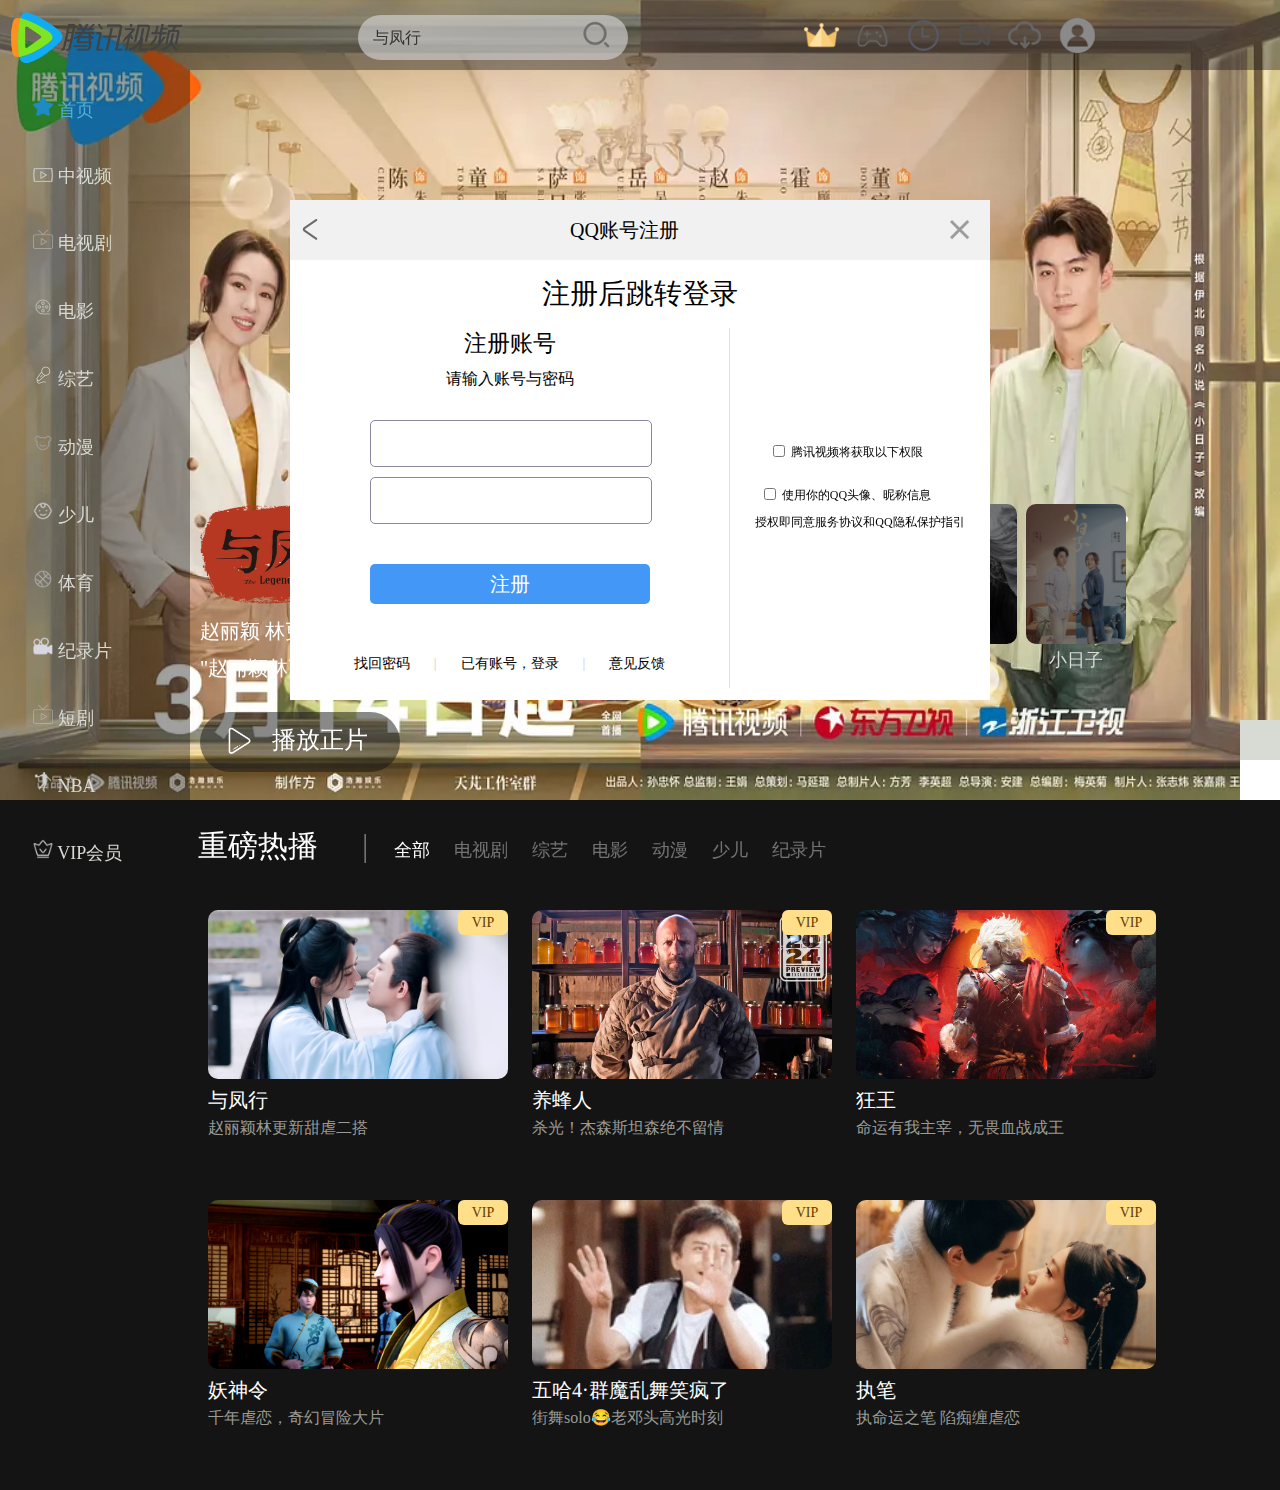
==== commit 9b08c5a5: "4.13 19:44" ====
--- a/index.html
+++ b/index.html
@@ -10,40 +10,43 @@
             padding: 0;
         }
     </style>
-    <script src="javascript/funtional.js"></script>
     <link rel="stylesheet" href="css/style.css">
 </head>
 <body>
     <!-- 快速导航图标 -->      
-                <div class="bgi">
-                    <a href="yufengxing.html" class="index-video-a">   
+                <div class="bgi">   
                         <video src="video/yufengxing.mp4" 
                         autoplay="true"
                          muted="true" 
                          loop="true"
+                         alt="1"
                           poster="image/bgi.png" 
                           playsinline="true" 
                           disablepictureinpicture="ture" 
                           id="index-video"
                           ></video>
-                    </a>
-                    <div class="video-tab">
-                        <span class="video-icon">
-                            <img src="image/yufengxing-icon.png" alt="." height="100px">
-                            <div class="video-text">
-                                赵丽颖 林更新 仙侠玄幻
-                            </div>
-                            <div class="video-text">
-                                "赵丽颖林更新甜虐仙凡恋"
-                            </div>
-                            <a href="#">
-                                <div class="video-click-btn">
-                                    播放正片
+                          
+                        <div class="bgi-container-box">
+                        <span class="video-tab">
+                            <span class="video-icon">
+                                <img src="image/yufengxing-icon.png" alt="." height="100px">
+                                <div class="video-text">
+                                    赵丽颖 林更新 仙侠玄幻
                                 </div>
-                            </a>
-                        </span>
-                
-                         <div class="img-banner-container">
+                                <div class="video-text">
+                                    "赵丽颖林更新甜虐仙凡恋"
+                                </div>
+                                <a href="#">
+                                    <div class="video-click-btn">
+                                        播放正片
+                                    </div>
+                                </a>
+                            </span>                    
+                       </span>
+
+                       <span class="bgi-right-box">
+                        <span class="banner-buttom" id="banner-left"><img src="icon/left-white.png" alt="1" ></span>
+                        <div class="img-banner-container">
                             <div class="img-box" id="img-feipingfeiche">
                                 <a href="other.html" target="_blank"  class="poster">
                                     <img src="image/feipingfeiche-hover.png" alt="." style="width: 100px; border-radius: 10px;">
@@ -75,10 +78,13 @@
                                 </a>
                             </div>   
                          </div>
-                         <div class="banner-buttom" id="banner-left"><img src="icon/left-white.png" alt="1" ></div>
-                         <div class="banner-buttom" id="banner-right"><img src="icon/right-white.png" alt="1" ></div>
-                    </div>
-                </div>
+                         <span class="banner-buttom" id="banner-right"><img src="icon/right-white.png" alt="1" ></span>
+                      </span>
+                </div>
+                </div>
+                <!-- </div> -->
+                 
+
 
         <div class="index-content">
             <div class="first-line">
@@ -116,6 +122,9 @@
                 <a href="#" class="content-text">纪录片
                 </a>
             </span>  
+            <span class="change-content">
+                <img src="icon/change.png" alt="1">换一换
+            </span>
             </div>
             <div class="fir-image">
                 <span class="popular">
@@ -314,16 +323,13 @@
                     </a>
             </span>
         </div> 
-        
-        <div class="side-block"></div>
-
-
-    <div class="top-block"></div>
             
      </div>
+     <div class="side-block"></div>
+     <div class="top-block"></div>
          </div>
                
-             
+      <!-- 侧边导航栏模块 -->
      <ul class="sidenav" style="list-style-type: none; padding-top: 0px; padding-left: 25px;" align=left>
         <li>
         <a href="index.html" class="sidenav-text">     
@@ -529,7 +535,7 @@
             </div>      
         </div>
         
-  
+        <!-- 选择登录方式模块 -->
         <div class="top-block" id="input-background">
             <input type="text" placeholder="与凤行" id="index-input">
             <button type="button">
@@ -574,7 +580,7 @@
             <div class="login-bar">
                 <span class="login-back-to-first"><img src="icon/left.png" alt="1" class="login-back-btn"></span>
                 <span class="login-head-text" style="margin-left: 290px">QQ账号登录</span>
-                <span class="login-close"><img src="icon/close.png" alt="1" class="login-close-btn"></span>
+                <span class="login-close"><img src="icon/close.png" alt="1" class="login-qq-close"></span>
             </div>
             <div class="login-qq-text">
                 登录后高清播放更流畅
@@ -583,13 +589,17 @@
                 <div class="login-qq-box" style="border-right: 1px solid #8a87a144">
                     <div class="qq-head-text">密码登录</div>
                     <div style="margin-bottom: 20px">推荐使用快捷登录，防止盗号</div>
-                    <input type="text" class="qq-input">
-                    <input type="password" class="qq-input">
-                    <div class="login-qq-btn" style="margin-top: 40px">登录</div>
+                    <!-- post?? -->
+                    <form method="get">  
+                        <input type="text" class="qq-input" id="login-username">
+                        <input type="password" class="qq-input" id="login-password">
+                        <input type="submit" value="登录" class="login-qq-btn" id="login-button" style="margin-top: 40px">
+                    </form>
+                    
                     <div class="login-bottom-function">
                         <span>找回密码</span>
                         <span class="login-hr">|</span>
-                        <span>注册账号</span>
+                        <span class="go-to-reg-btn">注册账号</span>
                         <span class="login-hr">|</span>
                         <span>意见反馈</span>
                     </div>
@@ -605,12 +615,56 @@
                         <span >使用你的QQ头像、昵称信息</span>
                     </div> 
                     <div class="login-right-text" style="margin-left: 20px">授权即同意服务协议和QQ隐私保护指引</div>
-                </div>
-                    </div>
+                    </div>
+                </div>
+            </div>
+        </div>
+        <!-- qq注册模块 -->
+        <div class="reg-qq-modal">
+            <div class="login-bar">
+                <span class="login-back-to-first"><img src="icon/left.png" alt="1" class="login-back-btn" id="reg-back"></span>
+                <span class="login-head-text" style="margin-left: 290px">QQ账号注册</span>
+                <span class="login-close"><img src="icon/close.png" alt="1" class="reg-close"></span>
+            </div>
+            <div class="login-qq-text">
+                注册后跳转登录
+            </div>
+            <div class="login-qq-container">
+                <div class="login-qq-box" style="border-right: 1px solid #8a87a144">
+                    <div class="qq-head-text">注册账号</div>
+                    <div style="margin-bottom: 20px">请输入账号与密码</div>
+                    <!-- post?? -->
+                     
+                        <input type="text" class="qq-input" id="reg-username">
+                        <input type="password" class="qq-input" id="reg-password">
+                        <button class="login-qq-btn" style="margin-top: 40px" id="reg-button">注册</button>
                     
+                    
+                    <div class="login-bottom-function">
+                        <span>找回密码</span>
+                        <span class="login-hr">|</span>
+                        <span class="go-to-login-btn">已有账号，登录</span>
+                        <span class="login-hr">|</span>
+                        <span>意见反馈</span>
+                    </div>
+                </div>
+                <div class="login-qq-box">
+                    <div class="login-right-container">
+                        <div class="login-right-text">
+                        <input type="checkbox" class="login-checkbox">
+                        <span>腾讯视频将获取以下权限</span> 
+                    </div>
+                    <div class="login-right-text">
+                        <input type="checkbox" class="login-checkbox"> 
+                        <span >使用你的QQ头像、昵称信息</span>
+                    </div> 
+                    <div class="login-right-text" style="margin-left: 20px">授权即同意服务协议和QQ隐私保护指引</div>
+                    </div>
+                </div>
             </div>
         </div>
 
         <script type="text/javascript" src="javascript/funtional.js"></script>
+        <script type="text/javascript" src="javascript/index-login.js"></script>
 </body>
-</html>+</html>]--- a/css/style.css
+++ b/css/style.css
@@ -81,8 +81,29 @@
      top: min(70.5vw, 680px);
      overflow: hidden;
      left: 200px;
+     width: max(1600px,100%);
      z-index: 2;
- }
+     /* top: 20px; */
+ }
+
+.change-content {
+    position: absolute;
+    right: 220px;
+    color: #d8dad4;
+    font-size: 20px;
+    display: inline-block;
+    height: 40px;
+    line-height: 40px;
+    top: 20px;
+    cursor: pointer;
+}
+
+.change-content img {
+    position: relative;
+    left: -10px;
+    top: 5px;
+    width: 25px;
+}
 
  a[class*="content"]:hover {
      color: #ead2c7;
@@ -219,7 +240,7 @@
 
  .img-banner-container {
      display: inline-block;
-     position: relative;
+     position: flex;
      width: 450px;
      height: 170px;
      left: 80%;
@@ -307,17 +328,18 @@
      height: 1000px;
  }
 
- #index-video-a {
+ /* .index-video-a {
     display: inline-block;
     width: 100%;
+    z-index: 9999;
     height: 1000px;
- }
+ } */
 
  .video-icon {
      position: absolute;
      /* width: 50px; */
-     top: 450px;
-     left: 300px;
+     /* top: 450px; */
+     /* left: 300px; */
  }
 
  .video-click-btn {
@@ -657,12 +679,14 @@
 
  .banner-buttom {
      display: inline-block;
-     position: relative;
-     top: 450px;
-     left: 1000px;
+     /* position: relative; */
+     /* top: 450px; */
+     /* left: 1000px; */
+     justify-self: center;
  }
 
  .banner-buttom>img {
+    /* justify-self: center; */
      width: 30px;
      cursor: pointer;
  }
@@ -693,138 +717,35 @@
 }
 
 .video-tab {
-    display: inline-block;
-    position: absolute;
-    width: 100%;
-    height: 1000px;
-    top: 250px;
-    left: -200px;
+    justify-self: start;
+    grid-column-start: 2;
+    width: 200px;
     z-index: 2;
+}
+
+.bgi-container-box {
+    display: grid;
+    grid-template-columns: 200px 30% 50%;
+    position: relative;
+    top: -300px;
+    /* gap: 400px; */
+    
+}
+
+.bgi-right-box {
+    display: grid;
+    grid-template-columns: 20px 410px 20px;
+    grid-column-start: 3;
+    justify-self: center;
+    /* flex-direction: row; */
+    /* width: 600px; */
+    z-index: 6;
 }
 
 .index-content {
     display: inline-block;
     position: absolute;
     top: 200px;
-}
-
-@media screen and (min-width: 2000px){
-    .bgi {
-        left: 50%;
-        margin-left: -900px;
-        width: 1800px;
-        /* height: 980px; */
-    }
-    .index-content {
-        left: 50%;
-        margin-left: -1100px;
-        top: 350px;
-    }
-    #input-background {
-        width: 300px;
-    }
-    .search-icon {
-        right: -30px;
-    }
-}
-
-@media screen and (max-width: 2000px){
-    .video-tab {
-        top: 250px;
-        left: 0px;
-    }
-    .fir-image {
-        top: 850px;
-    }
-    .sec-image {
-        top: 850px;
-    }
-    .first-line {
-        top: 830px;
-    }
-}
-
-@media screen and (max-width: 1800px){
-    .video-tab {
-        top: 250px;
-        left: 0px;
-    }
-    .fir-image {
-        top: 820px;
-        width: 1280px;
-        height: 290px;
-        overflow: hidden;
-        white-space: nowrap;
-    }
-    .sec-image {
-        top: 820px;
-        width: 1280px;
-        height: 290px;
-        overflow: hidden;
-        white-space: nowrap;
-    }
-    .first-line {
-        top: 800px;
-    }
-}
-
-@media screen and (max-width: 1450px) {
-    .video-tab {
-        /* top: -180px; */
-        left: 0px;
-    }
-    #index-video {
-        height: 800px;
-    }
-}
-
-@media screen and (max-width: 1450px) {
-    .video-tab {
-        top: 50px;
-        left: 0px;
-    }
-    .fir-image {
-        top: 620px;
-        width: 1280px;
-        height: 290px;
-        overflow: hidden;
-        white-space: nowrap;
-    }
-    .sec-image {
-        top: 620px;
-        width: 1280px;
-        height: 290px;
-        overflow: hidden;
-        white-space: nowrap;
-    }
-    .first-line {
-        top: 600px;
-    }
-}
-
-@media screen and (max-width: 1300px) {
-    .video-tab {
-        top: 50px;
-        left: 0px;
-    }
-    .fir-image {
-        top: 620px;
-        width: 950px;
-        height: 290px;
-        overflow: hidden;
-        white-space: nowrap;
-    }
-    .sec-image {
-        top: 620px;
-        width: 950px;
-        height: 290px;
-        overflow: hidden;
-        white-space: nowrap;
-    }
-    .first-line {
-        top: 600px;
-        margin-left: -10px;
-    }
 }
 
 #avatar-drop-box {
@@ -1140,6 +1061,13 @@
     color: white;
     line-height: 40px;
     font-size: 20px;
+    text-align: center;
+    cursor: pointer;
+}
+
+.login-qq-btn:hover {
+    color: white;
+    /* 清空input:hover样式 */
 }
 
 .login-bottom-function {
@@ -1176,6 +1104,144 @@
     top: 100px;
     position: relative;
 }
+
+.reg-qq-modal {
+    background-color: white;
+    display: block;
+    /* display: none; */
+    position: fixed;
+    width: 700px;
+    height: 500px;
+    margin-left: 50%;
+    /* margin-top: auto; */
+    left: -350px;
+    top: calc(50% - 250px);
+    z-index: 99;   
+}
+
+@media screen and (min-width: 2000px){
+    .bgi {
+        left: 50%;
+        margin-left: -900px;
+        width: 1800px;
+        /* height: 980px; */
+    }
+    .index-content {
+        left: 50%;
+        margin-left: -1100px;
+        top: 350px;
+    }
+    #input-background {
+        width: 300px;
+    }
+    .search-icon {
+        right: -30px;
+    }
+    .bgi-container-box {
+        grid-template-columns: 50px 50% 50%;
+    }
+}
+
+@media screen and (max-width: 2000px){
+    .video-tab {
+        top: 250px;
+        left: 0px;
+    }
+    .fir-image {
+        top: 850px;
+    }
+    .sec-image {
+        top: 850px;
+    }
+    .first-line {
+        top: 830px;
+    }
+}
+
+@media screen and (max-width: 1800px){
+    .video-tab {
+        top: 250px;
+        left: 0px;
+    }
+    .fir-image {
+        top: 820px;
+        width: 1280px;
+        height: 290px;
+        overflow: hidden;
+        white-space: nowrap;
+    }
+    .sec-image {
+        top: 820px;
+        width: 1280px;
+        height: 290px;
+        overflow: hidden;
+        white-space: nowrap;
+    }
+    .first-line {
+        top: 800px;
+    }
+}
+
+@media screen and (max-width: 1450px) {
+    .video-tab {
+        /* top: -180px; */
+        left: 0px;
+    }
+    #index-video {
+        height: 800px;
+    }
+}
+
+@media screen and (max-width: 1450px) {
+    .video-tab {
+        top: 50px;
+        left: 0px;
+    }
+    .fir-image {
+        top: 620px;
+        width: 1280px;
+        height: 290px;
+        overflow: hidden;
+        white-space: nowrap;
+    }
+    .sec-image {
+        top: 620px;
+        width: 1280px;
+        height: 290px;
+        overflow: hidden;
+        white-space: nowrap;
+    }
+    .first-line {
+        top: 600px;
+    }
+}
+
+@media screen and (max-width: 1300px) {
+    .video-tab {
+        top: 50px;
+        left: 0px;
+    }
+    .fir-image {
+        top: 620px;
+        width: 950px;
+        height: 290px;
+        overflow: hidden;
+        white-space: nowrap;
+    }
+    .sec-image {
+        top: 620px;
+        width: 950px;
+        height: 290px;
+        overflow: hidden;
+        white-space: nowrap;
+    }
+    .first-line {
+        top: 600px;
+        margin-left: -10px;
+    }
+}
+
+
 /* @media screen and (max-width: 1000px) {
     .video-tab {
         top: -260px;
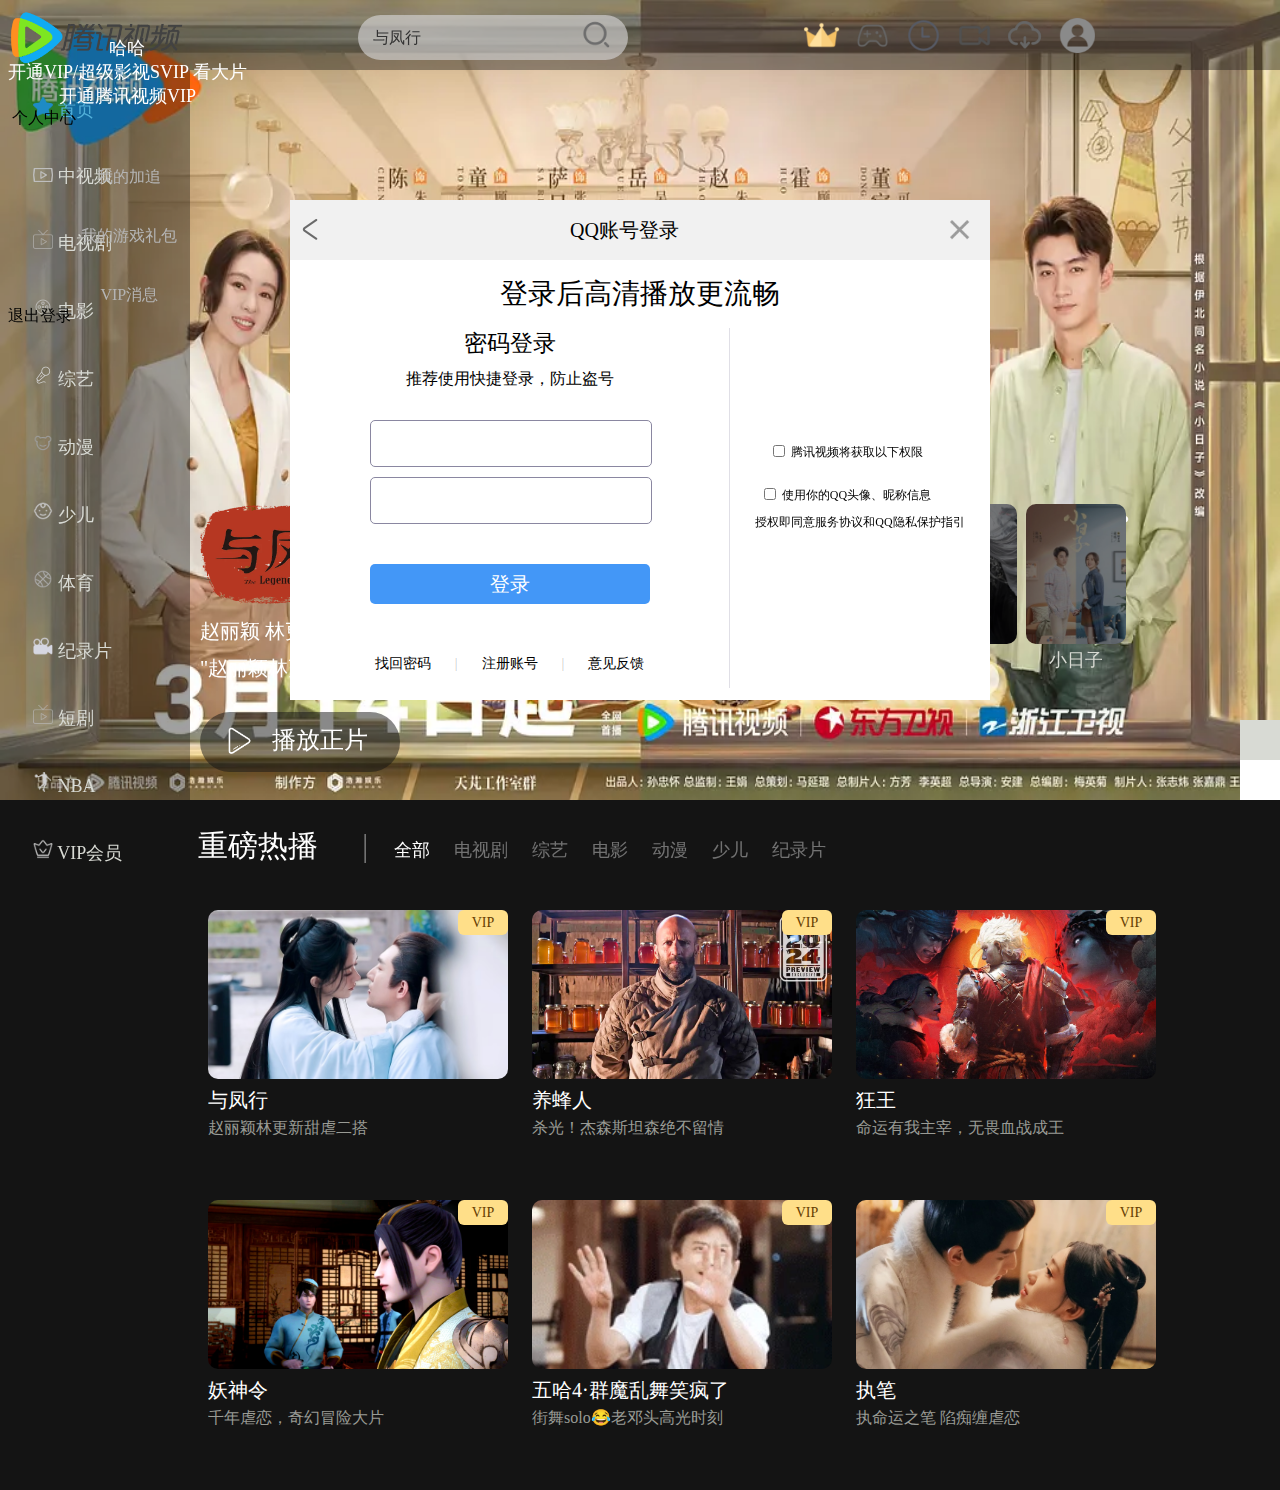
==== commit 48a65e9b: "4/14 3:30" ====
--- a/index.html
+++ b/index.html
@@ -466,9 +466,7 @@
                 <img src="image/vip-privlige.png" alt="1" class="vip-pvg">
                 缓存特权
             </div>
-            
-                <div id="vip-drop-content-5">立即开通</div>
-                 
+                <div id="vip-drop-content-5">立即开通</div>   
         </div>
 
         <div id="game-link">
@@ -495,9 +493,10 @@
                 <img src="icon/history-icon.png" alt="观看历史" class="quick-link">
             </a>
         </div>
-        <div class="link-box">
+        < class="link-box">
             <img src="icon/touxiang.png" alt="头像" class="quick-link"  id="touxiang-link">
-            <div class="drop-list" id="avatar-drop-box" ">
+            <div class="drop-list" id="avatar-drop-box">
+                <!-- 未登录   -->
                 <div class="drop-line" id="avatar-drop-content-1">登陆之后可以</div>
                 <div class="drop-line" id="avatar-drop-content-2">
                     <span class="img-drop-box">
@@ -534,6 +533,48 @@
                 <div class="login-in-btn">立即登录</div>
             </div>      
         </div>
+        <!-- 已登录 -->
+        <div class="drop-list" id="avatar-logined">
+            <div class="drop-line" id="avatar-drop-content-1">
+                <div class="person-name">哈哈</div>
+                <div class="avatar-logined-content">开通VIP/超级影视SVIP 看大片</div>
+                <div class="avatar-vip-btn">开通腾讯视频VIP</div>
+            </div>
+            <div class="drop-line" id="avatar-logined-content-2">
+                <span class="img-drop-box">
+                    <img src="#" alt="">
+                </span>
+                <span class="content-logined-box">
+                    个人中心
+                </span>
+                </div>
+            <div class="drop-line" id="avatar-drop-content-2">
+                <span class="img-drop-box">
+                    <img src="#" alt="">
+                </span>
+                <span class="content-logined-box">
+                    我的加追
+                </span>
+                </div>
+            <div class="drop-line" id="avatar-drop-content-2">
+                <span class="img-drop-box">
+                    <img src="#" alt="">
+                </span>
+                <span class="content-logined-box">
+                    我的游戏礼包
+                </span>
+            </div>
+            <div class="drop-line" id="avatar-drop-content-2">
+                <span class="img-drop-box">
+                    <img src="#" alt="">
+                </span>
+                <span class="content-logined-box">
+                    VIP消息
+                </span>
+            </div>
+            <div class="login-out-btn">退出登录</div>
+        </div>      
+    
         
         <!-- 选择登录方式模块 -->
         <div class="top-block" id="input-background">
--- a/css/style.css
+++ b/css/style.css
@@ -978,8 +978,8 @@
 
 .login-qq-modal {
     background-color: white;
-    /* display: block; */
-    display: none;
+    display: block;
+    /* display: none; */
     position: fixed;
     width: 700px;
     height: 500px;
@@ -1107,8 +1107,8 @@
 
 .reg-qq-modal {
     background-color: white;
-    display: block;
-    /* display: none; */
+    /* display: block; */
+    display: none;
     position: fixed;
     width: 700px;
     height: 500px;
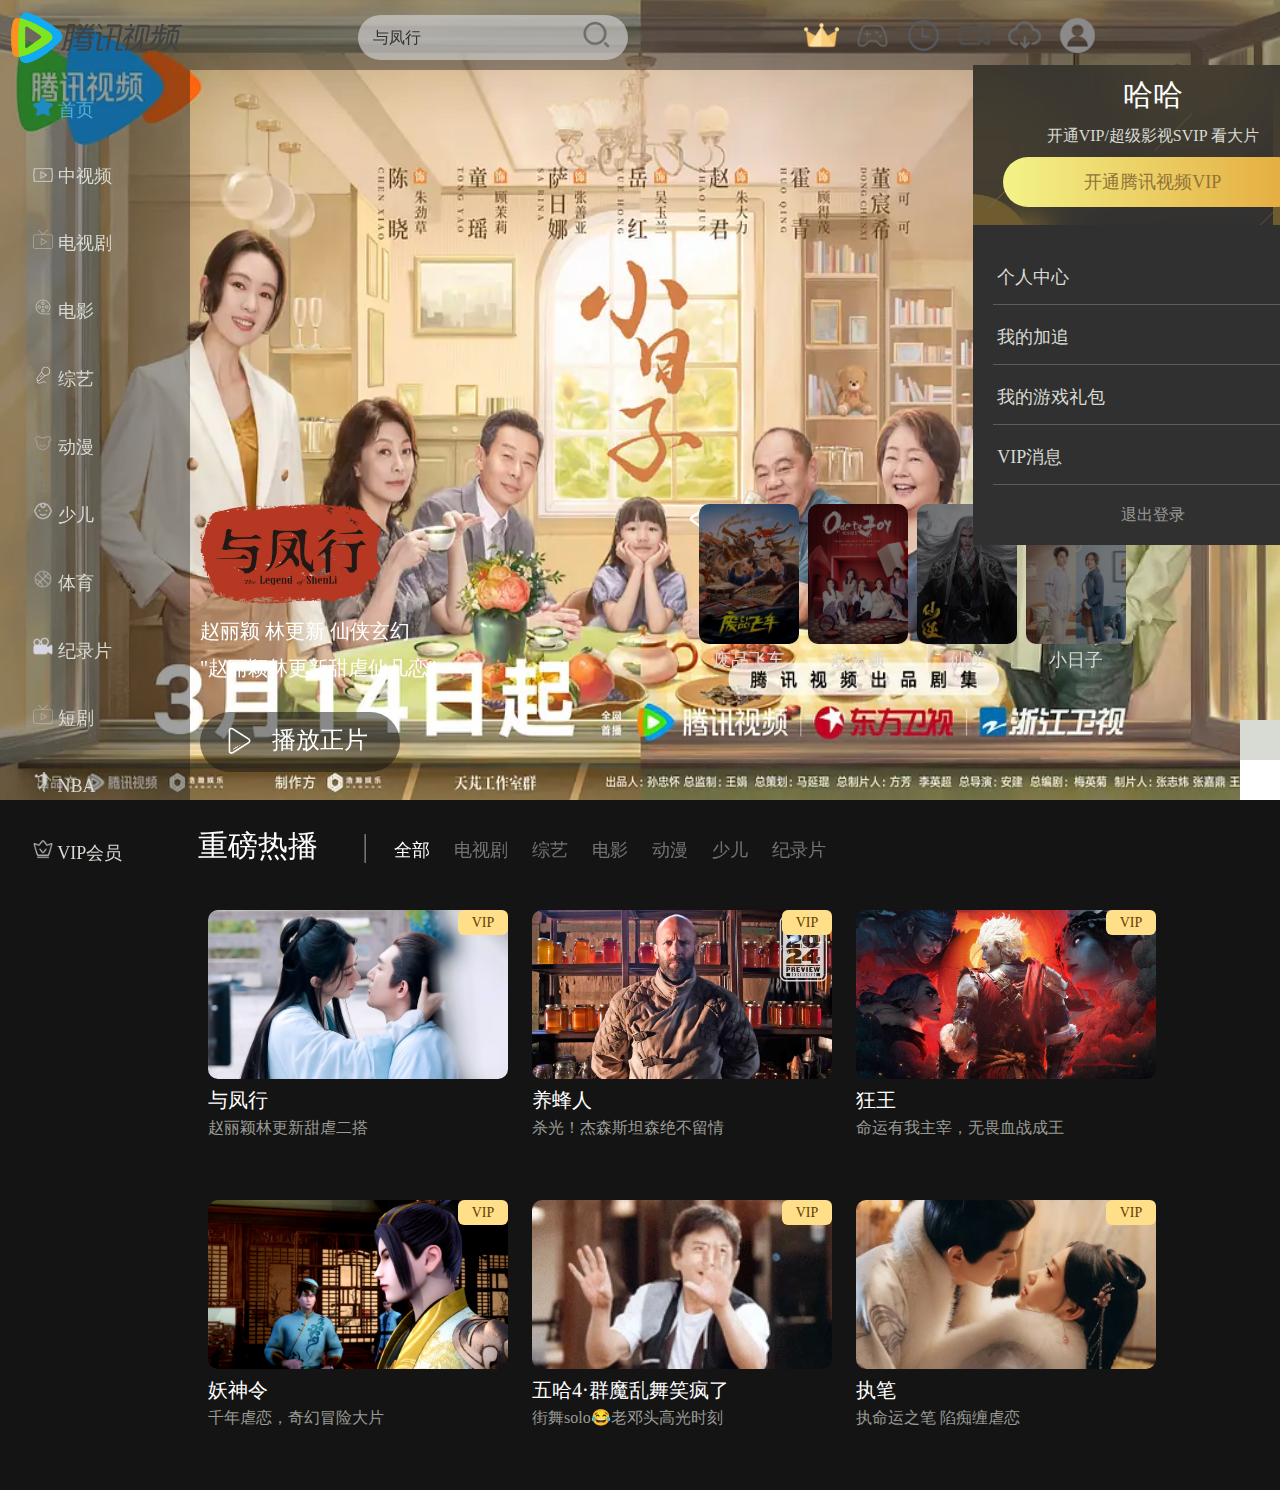
==== commit ce2fe9be: "4.15 23:44" ====
--- a/index.html
+++ b/index.html
@@ -493,7 +493,7 @@
                 <img src="icon/history-icon.png" alt="观看历史" class="quick-link">
             </a>
         </div>
-        < class="link-box">
+        <a class="link-box">
             <img src="icon/touxiang.png" alt="头像" class="quick-link"  id="touxiang-link">
             <div class="drop-list" id="avatar-drop-box">
                 <!-- 未登录   -->
@@ -535,36 +535,38 @@
         </div>
         <!-- 已登录 -->
         <div class="drop-list" id="avatar-logined">
-            <div class="drop-line" id="avatar-drop-content-1">
+            <div class="drop-line" id="avatar-logined-content-1">
                 <div class="person-name">哈哈</div>
                 <div class="avatar-logined-content">开通VIP/超级影视SVIP 看大片</div>
                 <div class="avatar-vip-btn">开通腾讯视频VIP</div>
             </div>
+            <a href="info.html" target="_blank">
+                <div class="drop-line" id="avatar-logined-content-2">
+                    <span class="img-drop-box">
+                        <img src="#" alt="">
+                    </span>
+                    <span class="content-logined-box" id="person-index">
+                        个人中心
+                    </span>
+                    </div>
+            </a>
             <div class="drop-line" id="avatar-logined-content-2">
                 <span class="img-drop-box">
                     <img src="#" alt="">
                 </span>
-                <span class="content-logined-box">
-                    个人中心
-                </span>
-                </div>
-            <div class="drop-line" id="avatar-drop-content-2">
+                <span class="content-logined-box" id="my-favorite">
+                    我的加追
+                </span>
+                </div>
+            <div class="drop-line" id="avatar-logined-content-2">
                 <span class="img-drop-box">
                     <img src="#" alt="">
                 </span>
                 <span class="content-logined-box">
-                    我的加追
-                </span>
-                </div>
-            <div class="drop-line" id="avatar-drop-content-2">
-                <span class="img-drop-box">
-                    <img src="#" alt="">
-                </span>
-                <span class="content-logined-box">
                     我的游戏礼包
                 </span>
             </div>
-            <div class="drop-line" id="avatar-drop-content-2">
+            <div class="drop-line" id="avatar-logined-content-2">
                 <span class="img-drop-box">
                     <img src="#" alt="">
                 </span>
@@ -631,11 +633,11 @@
                     <div class="qq-head-text">密码登录</div>
                     <div style="margin-bottom: 20px">推荐使用快捷登录，防止盗号</div>
                     <!-- post?? -->
-                    <form method="get">  
+                    
                         <input type="text" class="qq-input" id="login-username">
                         <input type="password" class="qq-input" id="login-password">
-                        <input type="submit" value="登录" class="login-qq-btn" id="login-button" style="margin-top: 40px">
-                    </form>
+                        <button class="login-qq-btn" id="login-button" style="margin-top: 40px">登录</button>
+                    
                     
                     <div class="login-bottom-function">
                         <span>找回密码</span>
@@ -676,7 +678,7 @@
                     <div style="margin-bottom: 20px">请输入账号与密码</div>
                     <!-- post?? -->
                      
-                        <input type="text" class="qq-input" id="reg-username">
+                        <input type="text" class="qq-input" id="reg-username" placeholder="长度至少为6,至少包含一个小写字母">
                         <input type="password" class="qq-input" id="reg-password">
                         <button class="login-qq-btn" style="margin-top: 40px" id="reg-button">注册</button>
                     
--- a/css/style.css
+++ b/css/style.css
@@ -562,8 +562,7 @@
      width: 40px;
  }
 
- .drop-list {
-     /* top: -1900px; */
+ .drop-list  {
      position: fixed;
  }
 
@@ -797,6 +796,87 @@
     width: 100%;
     text-align: center;
     margin-top: 38px;
+}
+
+#avatar-logined {
+    background-color: rgb(49, 48, 48);
+    display: block;
+    /* display: none; */
+    width: 360px;
+    height: 460px;
+    top: 65px;  
+    left: min(1450px, 76%);
+    padding-top: 20px;
+    z-index: 6;
+}
+
+#avatar-logined-content-1 {
+    background-image: url(../image/logined-content.png);
+    background-size: 300px;
+    position: relative;
+    height: 160px;
+    top: -20px;
+    /* background-position: -20px20px; */
+    text-align: center;
+    color: white;
+}
+
+#avatar-logined-content-2 {
+    display: inline-block;
+    width: 300px;
+    margin-top: 20px;
+    color: #d8dad3;
+    margin-left: 20px;
+    font-size: 18px;
+    border-bottom: 1px solid #d8dad344;
+    cursor: pointer;
+}
+
+#avatar-logined-content-2:hover {
+    color: white;
+}
+
+.content-logined-box {
+    display: inline-block;
+    margin-bottom: 15px;
+}
+
+.login-out-btn {
+    display: inline-block;
+    width: 100%;
+    color: #999b95;
+    height: 40px;
+    line-height: 40px;
+    margin-top: 10px;
+    text-align: center;
+    cursor: pointer;
+}
+
+.login-out-btn:hover {
+    color: white;
+}
+
+.person-name {
+    padding-top: 10px;
+    font-size: 30px;
+}
+
+.avatar-logined-content {
+    color:  #d8dad3;
+    margin-top: 10px;
+}
+
+.avatar-vip-btn {
+    display: inline-block;
+    margin-top: 10px;
+    border-radius: 25px;
+    width: 300px;
+    height: 50px;
+    background: linear-gradient(to right, #f3f389, #e4a93c);
+    color: #91733b;
+    line-height: 50px;
+    font-size: 18px;
+    cursor: pointer;
 }
 
 .login-in-btn {
@@ -979,8 +1059,8 @@
 .login-qq-modal {
     background-color: white;
     display: block;
-    /* display: none; */
-    position: fixed;
+    display: none;
+    /* position: fixed; */
     width: 700px;
     height: 500px;
     margin-left: 50%;
@@ -1119,6 +1199,11 @@
     z-index: 99;   
 }
 
+#reg-username::placeholder {
+    /* 设置注册输入框placeholder样式 */
+    font-size: 14px;
+}
+
 @media screen and (min-width: 2000px){
     .bgi {
         left: 50%;
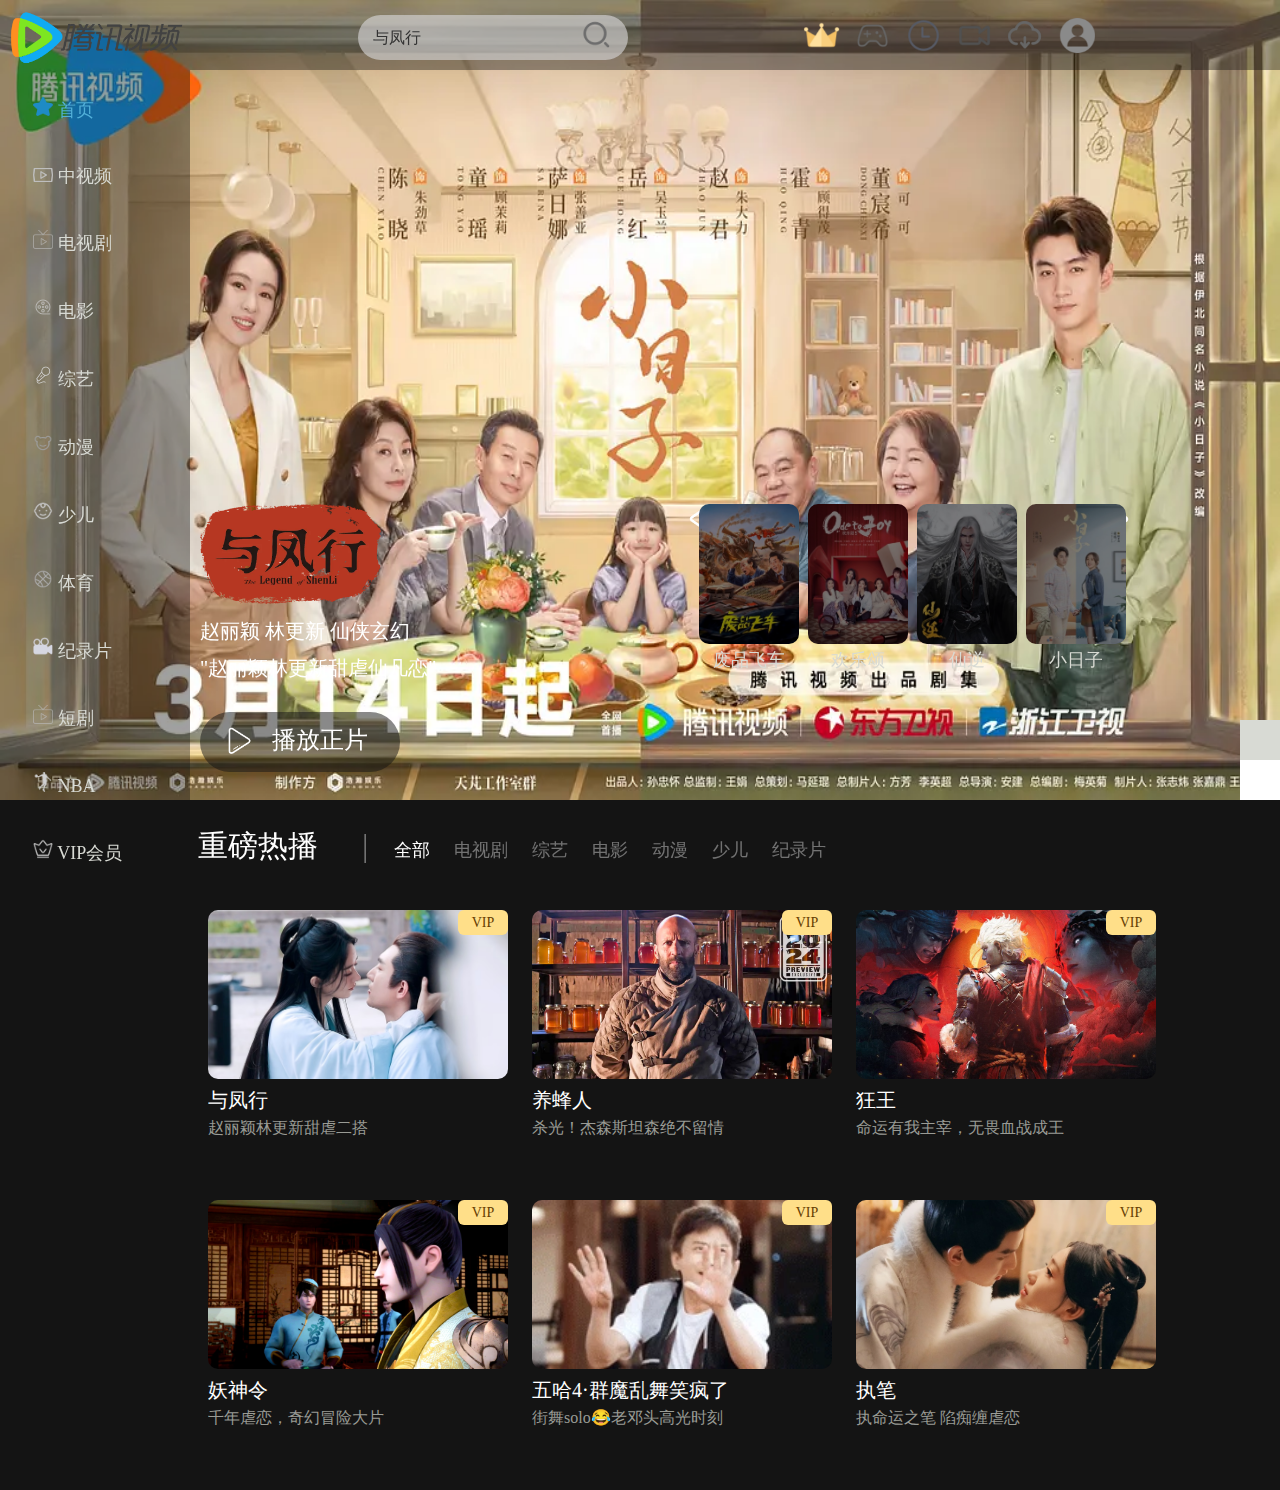
==== commit 030a08ba: "4/17 2:48" ====
--- a/index.html
+++ b/index.html
@@ -532,7 +532,6 @@
                 </div>
                 <div class="login-in-btn">立即登录</div>
             </div>      
-        </div>
         <!-- 已登录 -->
         <div class="drop-list" id="avatar-logined">
             <div class="drop-line" id="avatar-logined-content-1">
@@ -577,7 +576,6 @@
             <div class="login-out-btn">退出登录</div>
         </div>      
     
-        
         <!-- 选择登录方式模块 -->
         <div class="top-block" id="input-background">
             <input type="text" placeholder="与凤行" id="index-input">
@@ -621,7 +619,7 @@
         <!-- qq登录模块 -->
         <div class="login-qq-modal">
             <div class="login-bar">
-                <span class="login-back-to-first"><img src="icon/left.png" alt="1" class="login-back-btn"></span>
+                <span class="login-back-to-first" id="back-to-modal"><img src="icon/left.png" alt="1" class="login-back-btn"></span>
                 <span class="login-head-text" style="margin-left: 290px">QQ账号登录</span>
                 <span class="login-close"><img src="icon/close.png" alt="1" class="login-qq-close"></span>
             </div>
@@ -707,7 +705,9 @@
             </div>
         </div>
 
-        <script type="text/javascript" src="javascript/funtional.js"></script>
-        <script type="text/javascript" src="javascript/index-login.js"></script>
+        <script type="text/javascript" src="javascript/isLogined.js"></script>
+        <script type="text/javascript" src="javascript/FetchLogin.js"></script>
+        <script type="text/javascript" src="javascript/LoginModal.js"></script>
+        <script type="text/javascript" src="javascript/GetChange.js"></script>
 </body>
 </html>]--- a/css/style.css
+++ b/css/style.css
@@ -800,8 +800,8 @@
 
 #avatar-logined {
     background-color: rgb(49, 48, 48);
-    display: block;
-    /* display: none; */
+    /* display: block; */
+    display: none;
     width: 360px;
     height: 460px;
     top: 65px;  
@@ -897,6 +897,10 @@
     display: block;
 }
 
+#touxiang-link:hover +#avatar-logined{
+    display: block;
+}
+
 .login-back {
     display: none;
     position: fixed;
@@ -905,7 +909,7 @@
     height: 105%;
     top: -5px;
     left: -5px;
-    z-index: 99;
+    z-index: 9;
 }
 
 .login-modal {
@@ -1060,13 +1064,14 @@
     background-color: white;
     display: block;
     display: none;
-    /* position: fixed; */
+    position: fixed;
+    /* position: relative; */
     width: 700px;
     height: 500px;
     margin-left: 50%;
-    /* margin-top: auto; */
+    margin-top: -250px;
     left: -350px;
-    top: calc(50% - 250px);
+    top: 50%;
     z-index: 99;
 }
 
@@ -1077,6 +1082,11 @@
 }
 
 .login-back-btn {
+    width: 25px;
+    cursor: pointer;
+}
+
+.login-modal-back-btn {
     width: 25px;
     cursor: pointer;
 }
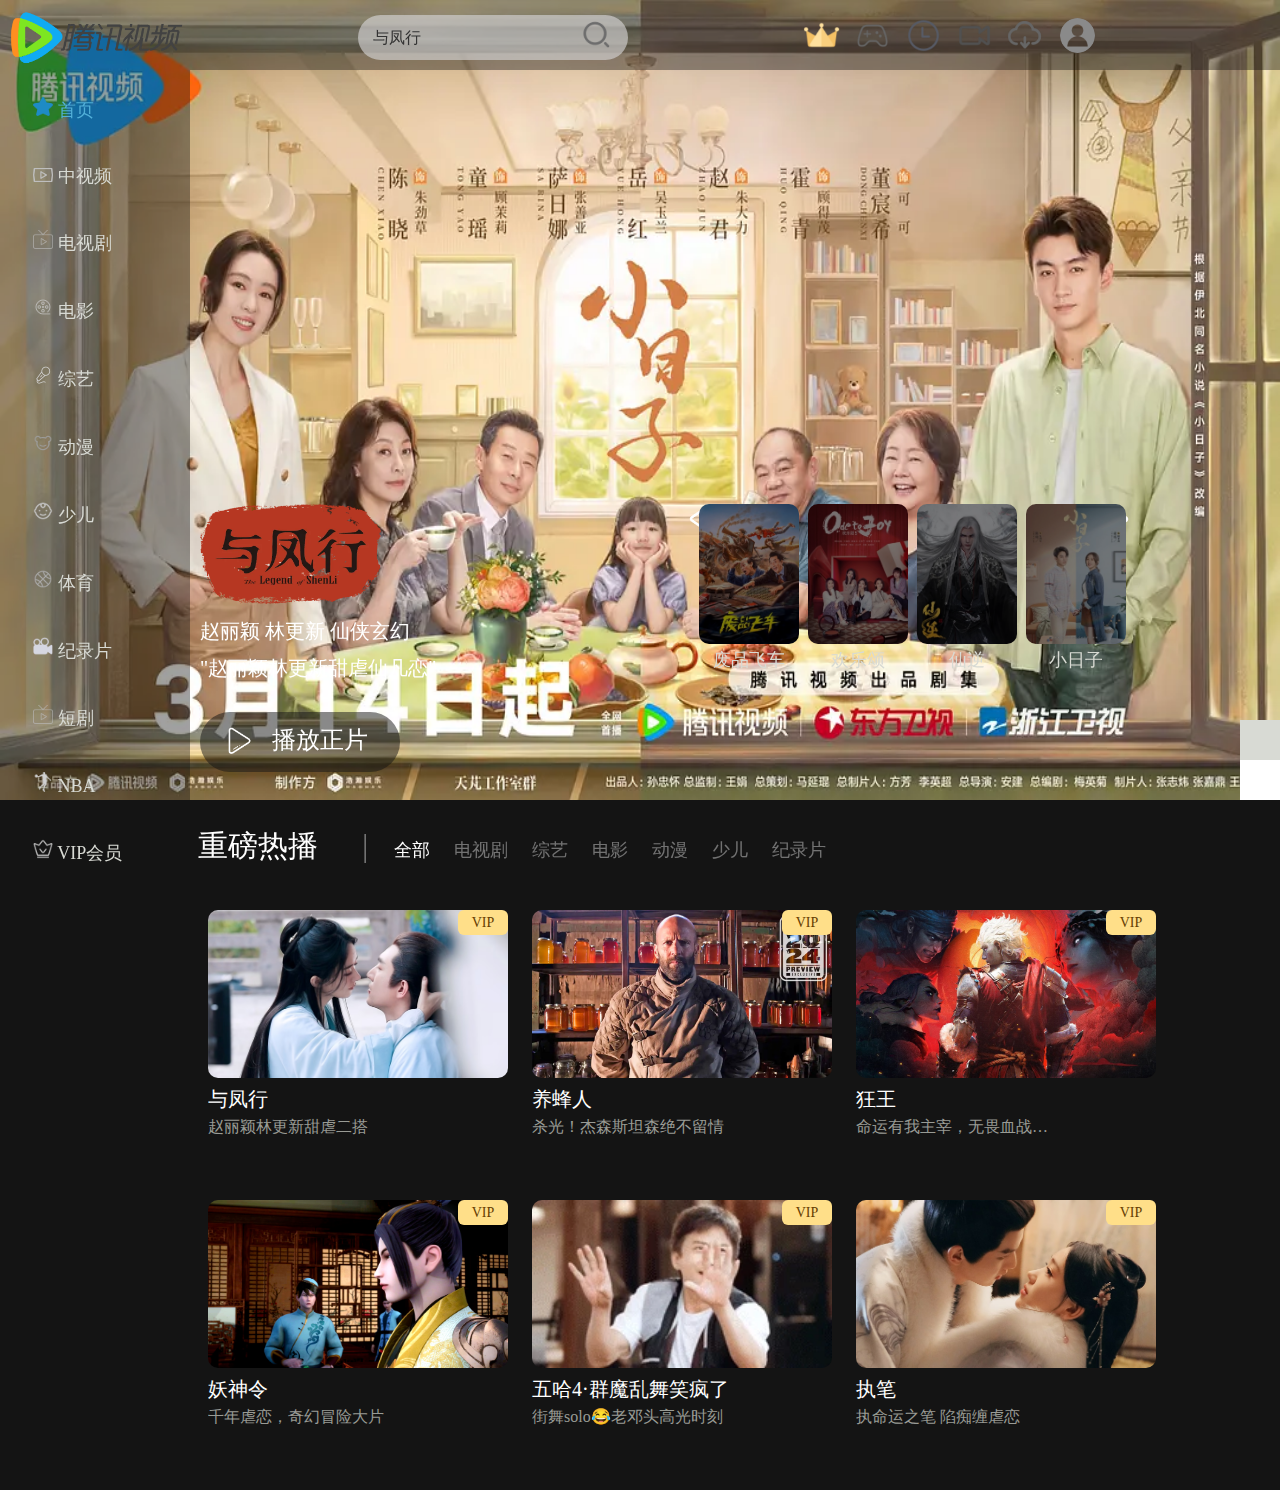
==== commit 67c0f104: "4.20 19:34" ====
--- a/index.html
+++ b/index.html
@@ -129,9 +129,10 @@
             <div class="fir-image">
                 <span class="popular">
                     <a href="yufengxing.html">
-                    <img src="image/1-1.jpeg" alt="" class="popular-poster">
-                    <div class="poster-name">与凤行</div>
-                    <div class="poster-description">赵丽颖林更新甜虐二搭</div>
+                    <img src="image/1-1.jpeg" alt="" class="popular-poster" id="pic-1-1">
+                    <div class="poster-name" id="name-1-1">与凤行</div>
+                    <div class="poster-description" id="description-1-1">赵丽颖林更新甜虐二搭</div>
+                    <!-- brief 与 introdiction -->
                     </a>
                     <div class="corner-vip-icon">VIP</div>
                     <a href="#">
@@ -145,9 +146,9 @@
                 </span>
             <span class="popular">
                 <a href="other.html" target="_blank">
-                    <img src="image/1-2.jpeg" alt="" class="popular-poster">
-                    <div class="poster-name">养蜂人</div>
-                    <div class="poster-description">杀光！杰森斯坦森绝不留情</div>
+                    <img src="image/1-2.jpeg" alt="" class="popular-poster" id="pic-1-2">
+                    <div class="poster-name" id="name-1-2">养蜂人</div>
+                    <div class="poster-description" id="description-1-2">杀光！杰森斯坦森绝不留情</div>
                 </a>
                 <div class="corner-vip-icon">VIP</div>
                     <a href="#">
@@ -161,9 +162,9 @@
             </span>
             <span class="popular">
                 <a href="other.html" target="_blank">
-                    <img src="image/1-3.jpeg" alt="" class="popular-poster">
-                    <div class="poster-name">狂王</div>
-                    <div class="poster-description">命运有我主宰，无畏血战成王</div>
+                    <img src="image/1-3.jpeg" alt="" class="popular-poster" id="pic-1-3">
+                    <div class="poster-name" id="name-1-3">狂王</div>
+                    <div class="poster-description" id="description-1-3">命运有我主宰，无畏血战成王</div>
                 </a>
                 <div class="corner-vip-icon">VIP</div>
                     <a href="#">
@@ -177,9 +178,9 @@
             </span>
             <span class="popular">
                 <a href="other.html" target="_blank">
-                    <img src="image/1-4.jpeg" alt="" class="popular-poster">
-                    <div class="poster-name">谜案寻凶</div>
-                    <div class="poster-description">谜案丛生，揭面追凶</div>
+                    <img src="image/1-4.jpeg" alt="" class="popular-poster" id="pic-1-4">
+                    <div class="poster-name"  id="name-1-4">谜案寻凶</div>
+                    <div class="poster-description" id="description-1-4">谜案丛生，揭面追凶</div>
                 </a>
                 <div class="corner-vip-icon">VIP</div>
                     <a href="#">
@@ -193,9 +194,9 @@
             </span>
             <span class="popular">
                 <a href="other.html" target="_blank">
-                    <img src="image/1-5.jpeg" alt="" class="popular-poster">
-                    <div class="poster-name">倾爱</div>
-                    <div class="poster-description">黑莲花嫁豪门开启禁忌之恋</div>
+                    <img src="image/1-5.jpeg" alt="" class="popular-poster" id="pic-1-5">
+                    <div class="poster-name"  id="name-1-5">倾爱</div>
+                    <div class="poster-description" id="description-1-5">黑莲花嫁豪门开启禁忌之恋</div>
                 </a>
                 <div class="corner-vip-icon">VIP</div>
                     <a href="#">
@@ -209,9 +210,9 @@
             </span>
             <span class="popular">
                 <a href="other.html" target="_blank">
-                    <img src="image/1-6.jpeg" alt="" class="popular-poster">
-                    <div class="poster-name">追缉</div>
-                    <div class="poster-description">张浚源阮经天上演猫鼠游戏</div>
+                    <img src="image/1-6.jpeg" alt="" class="popular-poster" id="pic-1-6">
+                    <div class="poster-name"  id="name-1-6">追缉</div>
+                    <div class="poster-description" id="description-1-6">张浚源阮经天上演猫鼠游戏</div>
                 </a>
                 <div class="corner-vip-icon">VIP</div>
                     <a href="#">
@@ -535,7 +536,7 @@
         <!-- 已登录 -->
         <div class="drop-list" id="avatar-logined">
             <div class="drop-line" id="avatar-logined-content-1">
-                <div class="person-name">哈哈</div>
+                <div class="person-name" id="user-name">哈哈</div>
                 <div class="avatar-logined-content">开通VIP/超级影视SVIP 看大片</div>
                 <div class="avatar-vip-btn">开通腾讯视频VIP</div>
             </div>
@@ -704,10 +705,13 @@
                 </div>
             </div>
         </div>
-
+        <div id="user-name-2" style="display: none"></div>
+        <div style="display: none"><img src="#" alt="" class="user-avatar"></div>
+        <!-- 占位符将isLogined.js通用化 -->
         <script type="text/javascript" src="javascript/isLogined.js"></script>
         <script type="text/javascript" src="javascript/FetchLogin.js"></script>
         <script type="text/javascript" src="javascript/LoginModal.js"></script>
         <script type="text/javascript" src="javascript/GetChange.js"></script>
+        <script type="text/javascript" src="javascript/Logout.js"></script>
 </body>
 </html>]--- a/css/style.css
+++ b/css/style.css
@@ -227,7 +227,9 @@
      left: min(1550px, 82%);
      cursor: pointer;
      z-index: 9;
-     padding-bottom: 10px;
+     width: 35px;
+     height: 35px;
+     border-radius: 17.5px;
  }
 
  .img-box {
@@ -388,6 +390,7 @@
 
  .popular-poster {
      width: 300px;
+     height: 168px;
      /* margin-right: 20px; */
      border-radius: 10px;
  }
@@ -414,6 +417,9 @@
      }
      .poster-description {
         margin-left: 10px;
+        height: 66px;
+        width: 200px;
+        white-space: normal;
      }
 
      .sub-btn {
@@ -435,6 +441,12 @@
  }
 
  .poster-description {
+    display: inline-block;
+    position: absolute;
+    width: 200px;
+    height: 20px;
+    overflow: hidden;
+    text-overflow: ellipsis;
      font-size: 16px;
      color: #999b95;
      /* margin: 12px; */
@@ -761,10 +773,6 @@
     z-index: 6;
 }
 
-#avatar-drop-box:hover {
-    display: block;
-}
-
 #avatar-drop-box::after {
     position: absolute;
     box-sizing: content-box;
@@ -891,14 +899,6 @@
     border-radius: 20px;
     top: 30px;
     margin-left: 20px;
-}
-
-#touxiang-link:hover +#avatar-drop-box{
-    display: block;
-}
-
-#touxiang-link:hover +#avatar-logined{
-    display: block;
 }
 
 .login-back {
@@ -1336,27 +1336,3 @@
     }
 }
 
-
-/* @media screen and (max-width: 1000px) {
-    .video-tab {
-        top: -260px;
-        left: 0px;
-    }
-    .fir-image {
-        top: 320px;
-        width: 1280px;
-        height: 290px;
-        overflow: hidden;
-        white-space: nowrap;
-    }
-    .sec-image {
-        top: 320px;
-        width: 1280px;
-        height: 290px;
-        overflow: hidden;
-        white-space: nowrap;
-    }
-    .first-line {
-        top: 300px;
-    }
-} */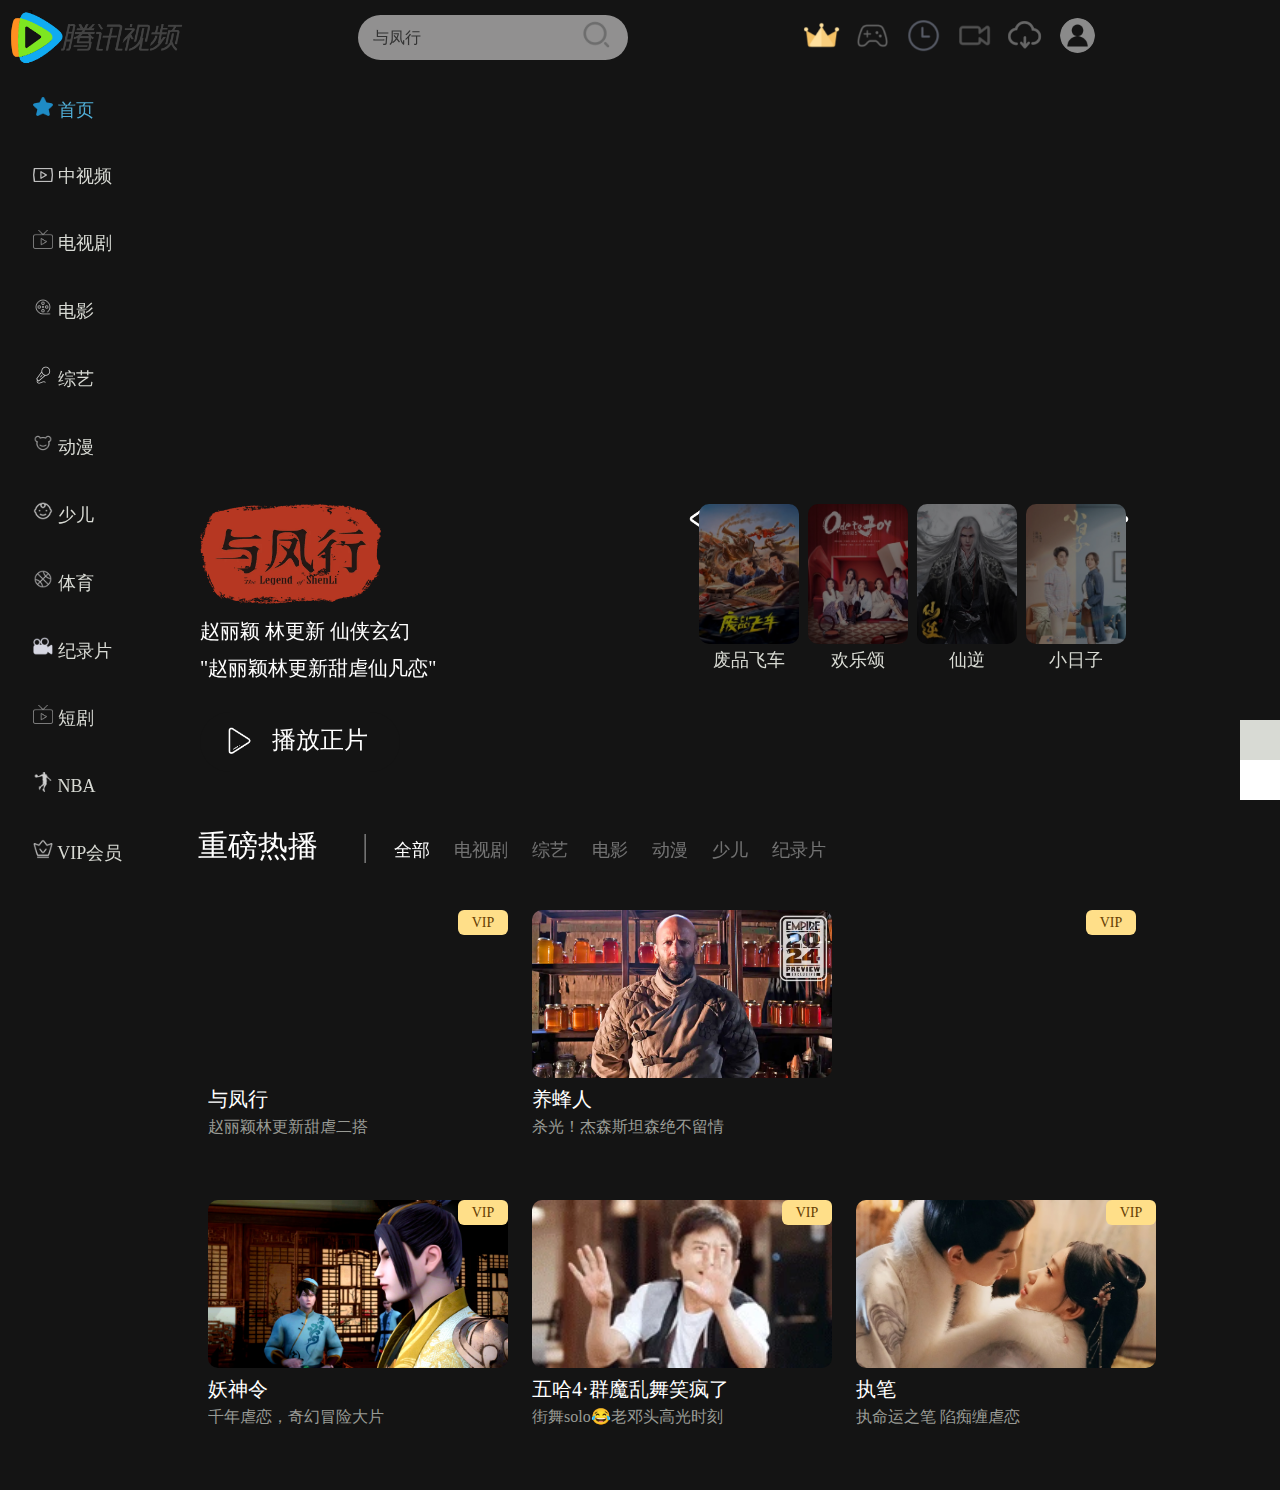
==== commit 0a28fa0b: "4.23 23:48" ====
--- a/index.html
+++ b/index.html
@@ -16,16 +16,8 @@
     <!-- 快速导航图标 -->      
                 <div class="bgi">   
                         <video src="video/yufengxing.mp4" 
-                        autoplay="true"
-                         muted="true" 
-                         loop="true"
-                         alt="1"
-                          poster="image/bgi.png" 
-                          playsinline="true" 
-                          disablepictureinpicture="ture" 
-                          id="index-video"
-                          ></video>
-                          
+                        disablepictureinpicture
+                        autoplay="true" muted="true" loop="true"  id="index-video"></video>   
                         <div class="bgi-container-box">
                         <span class="video-tab">
                             <span class="video-icon">
@@ -80,7 +72,7 @@
                          </div>
                          <span class="banner-buttom" id="banner-right"><img src="icon/right-white.png" alt="1" ></span>
                       </span>
-                </div>
+                    </div>
                 </div>
                 <!-- </div> -->
                  
@@ -94,33 +86,25 @@
                     |
                 </span>
                 <span class="content-tab">
-                        <a href="#" class="content-text" style="color: rgb(255,255,255)">全部     
-                       </a>
+                        <a class="content-text" style="color: rgb(255,255,255);" id='content-all'>全部</a>
                 </span>
                 <span class="content-tab">
-                
-                   <a href="#" class="content-text">电视剧
-                </a>
+                   <a class="content-text" id='content-video'>电视剧</a>
             </span>
             <span class="content-tab">
-               <a href="#" class="content-text">综艺
-                </a>
+               <a class="content-text">综艺</a>
+            </span>
+            <span class="content-tab">
+                <a class="content-text" id="content-movie" style="cursor: pointer;">电影</a>
+            </span>
+            <span class="content-tab">
+                <a class="content-text">动漫</a>
+            </span>
+            <span class="content-tab">
+                <a class="content-text">少儿</a>
             </span>
              <span class="content-tab">
-                <a href="#" class="content-text">电影
-                </a>
-            </span>
-            <span class="content-tab">
-                 <a href="#" class="content-text">动漫
-                </a>
-            </span>
-            <span class="content-tab">
-                <a href="#" class="content-text">少儿
-                </a>
-            </span>
-             <span class="content-tab">
-                <a href="#" class="content-text">纪录片
-                </a>
+                <a class="content-text">纪录片</a>
             </span>  
             <span class="change-content">
                 <img src="icon/change.png" alt="1">换一换
@@ -130,6 +114,7 @@
                 <span class="popular">
                     <a href="yufengxing.html">
                     <img src="image/1-1.jpeg" alt="" class="popular-poster" id="pic-1-1">
+                    <video src="video/yufengxing.mp4" width=300px height=168px id="video-1-1" class="popular-video"></video>
                     <div class="poster-name" id="name-1-1">与凤行</div>
                     <div class="poster-description" id="description-1-1">赵丽颖林更新甜虐二搭</div>
                     <!-- brief 与 introdiction -->
@@ -147,6 +132,9 @@
             <span class="popular">
                 <a href="other.html" target="_blank">
                     <img src="image/1-2.jpeg" alt="" class="popular-poster" id="pic-1-2">
+                    <video src="video/yufengxing.mp4" width=300px height=168px 
+                    disablepictureinpicture
+                    id="video-1-2" class="popular-video"></video>
                     <div class="poster-name" id="name-1-2">养蜂人</div>
                     <div class="poster-description" id="description-1-2">杀光！杰森斯坦森绝不留情</div>
                 </a>
@@ -328,7 +316,7 @@
      </div>
      <div class="side-block"></div>
      <div class="top-block"></div>
-         </div>
+    </div>
                
       <!-- 侧边导航栏模块 -->
      <ul class="sidenav" style="list-style-type: none; padding-top: 0px; padding-left: 25px;" align=left>
@@ -437,147 +425,14 @@
         <li class="sidenav-list" >Copyright © 1998 - 2024 Tencent. All Rights Reserved.</li>
         <li class="sidenav-list" >腾讯公司 版权所有</li>
     </ul>     
+
+    <div class="grid-container">
+        <!-- 留白 logo  搜索框 功能栏 留白-->
         <div class="top-nav" id="top-logo">
-              <a href="index.html">
+            <a href="index.html">
                 <img src="icon/txvideo.png" alt="tecent-logo" class="logo">
             </a>  
         </div>
-        <div id="vip-link">
-            <a href="#" target="_blank">
-                <img src="icon/vip-color-icon.png" alt="会员中心" class="quick-link">
-            </a>
-        </div>
-        <div class="drop-list" id="vip-drop-box">
-            <div id="vip-drop-content-1">扫码优惠开通会员</div>
-            <div id="vip-drop-content-2"></div>
-            <div id="vip-drop-content-3">开通VIP会员<img src="image/qrcode.png" alt="2" id="vip-qrcode"></div>
-            <div id="vip-drop-content-4">
-                <img src="image/vip-1080p.png" alt="1" class="vip-pvg">
-                1080P
-            </div>
-            <div id="vip-drop-content-4">
-                <img src="image/vip-first.png" alt="1" class="vip-pvg">
-                内容抢先看
-            </div>        
-            <div id="vip-drop-content-4">
-                <img src="image/vip-view.png" alt="1" class="vip-pvg">  
-                臻彩视听            
-            </div>
-            <div id="vip-drop-content-4">
-                <img src="image/vip-privlige.png" alt="1" class="vip-pvg">
-                缓存特权
-            </div>
-                <div id="vip-drop-content-5">立即开通</div>   
-        </div>
-
-        <div id="game-link">
-            <a href="#" target="_blank">
-                <img src="icon/game-icon.png" alt="游戏" class="quick-link">
-            </a>
-        </div>
-        <div class="drop-list" id="game-drop-box">
-            <div class="drop-line" id="game-drop-content"></div>
-            <div class="drop-line" id="game-drop-content"></div>
-        </div>
-        <div id="create-link">
-            <a href="#" target="_blank">
-                <img src="icon/working-icon.png" alt="创作中心" class="quick-link">
-            </a>
-        </div>
-        <div  id="download-link">
-            <a href="#" target="_blank">
-                <img src="icon/download-icon2.png" alt="下载" class="quick-link">
-            </a>
-        </div>
-        <div  id="history-link">
-            <a href="#" target="_blank">
-                <img src="icon/history-icon.png" alt="观看历史" class="quick-link">
-            </a>
-        </div>
-        <a class="link-box">
-            <img src="icon/touxiang.png" alt="头像" class="quick-link"  id="touxiang-link">
-            <div class="drop-list" id="avatar-drop-box">
-                <!-- 未登录   -->
-                <div class="drop-line" id="avatar-drop-content-1">登陆之后可以</div>
-                <div class="drop-line" id="avatar-drop-content-2">
-                    <span class="img-drop-box">
-                        <img src="#" alt="">
-                    </span>
-                    <span class="content-drop-box">
-                        同步多端观看记录
-                    </span>
-                    </div>
-                <div class="drop-line" id="avatar-drop-content-2">
-                    <span class="img-drop-box">
-                        <img src="#" alt="">
-                    </span>
-                    <span class="content-drop-box">
-                        参与互动讨论
-                    </span>
-                    </div>
-                <div class="drop-line" id="avatar-drop-content-2">
-                    <span class="img-drop-box">
-                        <img src="#" alt="">
-                    </span>
-                    <span class="content-drop-box">
-                        观看更个性化内容
-                    </span>
-                    </div>
-                <div class="drop-line" id="avatar-drop-content-2">
-                    <span class="img-drop-box">
-                        <img src="#" alt="">
-                    </span>
-                    <span class="content-drop-box">
-                        领取专属游戏礼包
-                    </span>
-                </div>
-                <div class="login-in-btn">立即登录</div>
-            </div>      
-        <!-- 已登录 -->
-        <div class="drop-list" id="avatar-logined">
-            <div class="drop-line" id="avatar-logined-content-1">
-                <div class="person-name" id="user-name">哈哈</div>
-                <div class="avatar-logined-content">开通VIP/超级影视SVIP 看大片</div>
-                <div class="avatar-vip-btn">开通腾讯视频VIP</div>
-            </div>
-            <a href="info.html" target="_blank">
-                <div class="drop-line" id="avatar-logined-content-2">
-                    <span class="img-drop-box">
-                        <img src="#" alt="">
-                    </span>
-                    <span class="content-logined-box" id="person-index">
-                        个人中心
-                    </span>
-                    </div>
-            </a>
-            <div class="drop-line" id="avatar-logined-content-2">
-                <span class="img-drop-box">
-                    <img src="#" alt="">
-                </span>
-                <span class="content-logined-box" id="my-favorite">
-                    我的加追
-                </span>
-                </div>
-            <div class="drop-line" id="avatar-logined-content-2">
-                <span class="img-drop-box">
-                    <img src="#" alt="">
-                </span>
-                <span class="content-logined-box">
-                    我的游戏礼包
-                </span>
-            </div>
-            <div class="drop-line" id="avatar-logined-content-2">
-                <span class="img-drop-box">
-                    <img src="#" alt="">
-                </span>
-                <span class="content-logined-box">
-                    VIP消息
-                </span>
-            </div>
-            <div class="login-out-btn">退出登录</div>
-        </div>      
-    
-        <!-- 选择登录方式模块 -->
         <div class="top-block" id="input-background">
             <input type="text" placeholder="与凤行" id="index-input">
             <button type="button">
@@ -586,13 +441,156 @@
                 </span>
             </button>
         </div>  
+        <div class="grid-function">
+            <div id="vip-link">
+                <a href="#" target="_blank">
+                    <img src="icon/vip-color-icon.png" alt="会员中心" class="quick-link">
+                </a>
+                <div class="drop-list" id="vip-drop-box">
+                    <div id="vip-drop-content-1">扫码优惠开通会员</div>
+                    <div id="vip-drop-content-2"></div>
+                    <div id="vip-drop-content-3">开通VIP会员<img src="image/qrcode.png" alt="2" id="vip-qrcode"></div>
+                    <div id="vip-drop-content-4">
+                        <img src="image/vip-1080p.png" alt="1" class="vip-pvg">
+                        1080P
+                    </div>
+                    <div id="vip-drop-content-4">
+                        <img src="image/vip-first.png" alt="1" class="vip-pvg">
+                        内容抢先看
+                    </div>        
+                    <div id="vip-drop-content-4">
+                        <img src="image/vip-view.png" alt="1" class="vip-pvg">  
+                        臻彩视听            
+                    </div>
+                    <div id="vip-drop-content-4">
+                        <img src="image/vip-privlige.png" alt="1" class="vip-pvg">
+                        缓存特权
+                    </div>
+                        <div id="vip-drop-content-5">立即开通</div>   
+                </div>
+            </div>
+            <div id="game-link">
+                <a href="#" target="_blank">
+                    <img src="icon/game-icon.png" alt="游戏" class="quick-link">
+                </a>
+            </div>
+            <div class="drop-list" id="game-drop-box">
+                <div class="drop-line" id="game-drop-content"></div>
+                <div class="drop-line" id="game-drop-content"></div>
+            </div>
+            <div id="create-link">
+                <a href="#" target="_blank">
+                    <img src="icon/working-icon.png" alt="创作中心" class="quick-link">
+                </a>
+            </div>
+            <div id="download-link">
+                <a href="#" target="_blank">
+                    <img src="icon/download-icon2.png" alt="下载" class="quick-link">
+                </a>
+            </div>
+            <div  id="history-link">
+                <a href="#" target="_blank">
+                    <img src="icon/history-icon.png" alt="观看历史" class="quick-link">
+                </a>
+            </div>
+            <div class="link-box">
+                <img src="icon/touxiang.png" alt="头像" class="quick-link"  id="touxiang-link">
+                <div class="drop-list" id="avatar-drop-box">
+                    <!-- 未登录   -->
+                    <div class="drop-line" id="avatar-drop-content-1">登陆之后可以</div>
+                    <div class="drop-line" id="avatar-drop-content-2">
+                        <span class="img-drop-box">
+                            <img src="#" alt="">
+                        </span>
+                        <span class="content-drop-box">
+                            同步多端观看记录
+                        </span>
+                        </div>
+                    <div class="drop-line" id="avatar-drop-content-2">
+                        <span class="img-drop-box">
+                            <img src="#" alt="">
+                        </span>
+                        <span class="content-drop-box">
+                            参与互动讨论
+                        </span>
+                        </div>
+                    <div class="drop-line" id="avatar-drop-content-2">
+                        <span class="img-drop-box">
+                            <img src="#" alt="">
+                        </span>
+                        <span class="content-drop-box">
+                            观看更个性化内容
+                        </span>
+                        </div>
+                    <div class="drop-line" id="avatar-drop-content-2">
+                        <span class="img-drop-box">
+                            <img src="#" alt="">
+                        </span>
+                        <span class="content-drop-box">
+                            领取专属游戏礼包
+                        </span>
+                    </div>
+                    <div class="login-in-btn">立即登录</div>
+            </div>      
+        </div>
+            
+            <!-- 已登录 -->
+            <div class="drop-list" id="avatar-logined">
+                <div class="drop-line" id="avatar-logined-content-1">
+                    <div class="person-name" id="user-name">哈哈</div>
+                    <div class="avatar-logined-content">开通VIP/超级影视SVIP 看大片</div>
+                    <div class="avatar-vip-btn">开通腾讯视频VIP</div>
+                </div>
+                <a href="info.html" target="_blank">
+                    <div class="drop-line" id="avatar-logined-content-2">
+                        <span class="img-drop-box">
+                            <img src="#" alt="">
+                        </span>
+                        <span class="content-logined-box" id="person-index">
+                            个人中心
+                        </span>
+                        </div>
+                </a>
+                <div class="drop-line" id="avatar-logined-content-2">
+                    <span class="img-drop-box">
+                        <img src="#" alt="">
+                    </span>
+                    <span class="content-logined-box" id="my-favorite">
+                        我的加追
+                    </span>
+                    </div>
+                <div class="drop-line" id="avatar-logined-content-2">
+                    <span class="img-drop-box">
+                        <img src="#" alt="">
+                    </span>
+                    <span class="content-logined-box">
+                        我的游戏礼包
+                    </span>
+                </div>
+                <div class="drop-line" id="avatar-logined-content-2">
+                    <span class="img-drop-box">
+                        <img src="#" alt="">
+                    </span>
+                    <span class="content-logined-box">
+                        VIP消息
+                    </span>
+                </div>
+                <div class="login-out-btn">退出登录</div>
+            </div> 
+
+        </div>
+        
+    
+       
+       
         
         <div class="side-funtion1"> 
             <div class="side-funtion2"></div>
         </div>
        
         <div class="login-back">  
-        </div>
+        </div> 
+        <!-- 选择登录方式模块 -->
         <div class="login-modal">
             <div class="login-bar">
                 <span class="login-head-text">账号登录</span>
@@ -711,7 +709,8 @@
         <script type="text/javascript" src="javascript/isLogined.js"></script>
         <script type="text/javascript" src="javascript/FetchLogin.js"></script>
         <script type="text/javascript" src="javascript/LoginModal.js"></script>
-        <script type="text/javascript" src="javascript/GetChange.js"></script>
         <script type="text/javascript" src="javascript/Logout.js"></script>
+        <script type="text/javascript" src="javascript/ChangePoster.js"></script>
+        <script type="text/javascript" src="javascript/randomIndexVideo.js"></script>
 </body>
 </html>]--- a/css/style.css
+++ b/css/style.css
@@ -24,11 +24,6 @@
 
  body {
      background-color: rgb(20, 20, 20);
-     /* background-image: url(/web-site/video/yufengxing.m3u8); */
-     /* background-position: center top; */
-     /* background-attachment: fixed; */
-     background-repeat: no-repeat;
-     background-size: 1442px;
  }
 
  .logo {
@@ -63,7 +58,7 @@
      padding-left: 40px;
  }
 
- a.content-text {
+a.content-text {
      display: inline-block;
      position: relative;
      color: rgb(255, 255, 255, .4);
@@ -242,12 +237,12 @@
 
  .img-banner-container {
      display: inline-block;
-     position: flex;
      width: 450px;
      height: 170px;
      left: 80%;
      top: 530px;
      overflow: hidden;
+     z-index: 1;
  }
 
  #img-feipingfeiche:hover {
@@ -317,17 +312,20 @@
 
  .bgi {
     display: inline-block;
-     position: absolute;
-     top: 0;
-     left: 0;
-     width: max(1000px,100%);
-     height: 1000px;
+    position: absolute;
+    top: 0;
+    left: 0;
+    width: max(1000px,100%);
+    height: 1000px;
  }
 
  #index-video {
-     object-fit: fill;
-     width: 100%;
-     height: 1000px;
+    cursor: pointer;
+    display: inline-block;
+    object-fit: fill;
+    width: 100%;
+    height: 1000px;
+    /* background: linear-gradient(rgba(0, 0, 0, 0), rgba(0, 0, 0, 0.2)); */
  }
 
  /* .index-video-a {
@@ -339,28 +337,25 @@
 
  .video-icon {
      position: absolute;
-     /* width: 50px; */
-     /* top: 450px; */
-     /* left: 300px; */
  }
 
  .video-click-btn {
-     display: inline-block;
-     position: relative;
-     color: white;
-     font-size: 24px;
-     width: 200px;
-     height: 60px;
-     border-radius: 30px;
-     line-height: 56px;
-     /* margin-left: 0px; */
-     text-indent: 3em;
-     top: 30px;
-     background-image: url(../icon/start-icon.png);
-     background-position: 25px center;
-     background-repeat: no-repeat;
-     background-size: 30px;
-     background-color: rgba(20, 20, 20, 0.5);
+    display: inline-block;
+    position: relative;
+    color: white;
+    font-size: 24px;
+    width: 200px;
+    height: 60px;
+    border-radius: 30px;
+    line-height: 56px;
+    /* margin-left: 0px; */
+    text-indent: 3em;
+    top: 30px;
+    background-image: url(../icon/start-icon.png);
+    background-position: 25px center;
+    background-repeat: no-repeat;
+    background-size: 30px;
+    background-color: rgba(20, 20, 20, 0.5);
  }
 
  .video-text {
@@ -394,6 +389,17 @@
      /* margin-right: 20px; */
      border-radius: 10px;
  }
+
+ #pic-1-1 {
+    display: none;
+ }
+
+.popular-video {
+    display: inline-block;
+    position: relative;
+    
+    z-index: 18;
+}
 
  .popular {
      display: inline-block;
@@ -535,7 +541,6 @@
 
  input:hover {
      color: #d8dad3;
-
      button>img {
          content: url(image/game-icon.png);
      }
@@ -558,11 +563,7 @@
  }
 
  button {
-     /* display: inline-block; */
-     /* position: relative; */
      width: 40px;
-     /* top: -36px; */
-     /* left: 220px; */
      cursor: pointer;
      background-color: transparent;
  }
@@ -1214,6 +1215,13 @@
     font-size: 14px;
 }
 
+/* grid 补充 */
+.grid-container {
+    display: grid;
+    grid-template-columns: 20px 400px 800px 600px 20px;
+}
+
+
 @media screen and (min-width: 2000px){
     .bgi {
         left: 50%;
